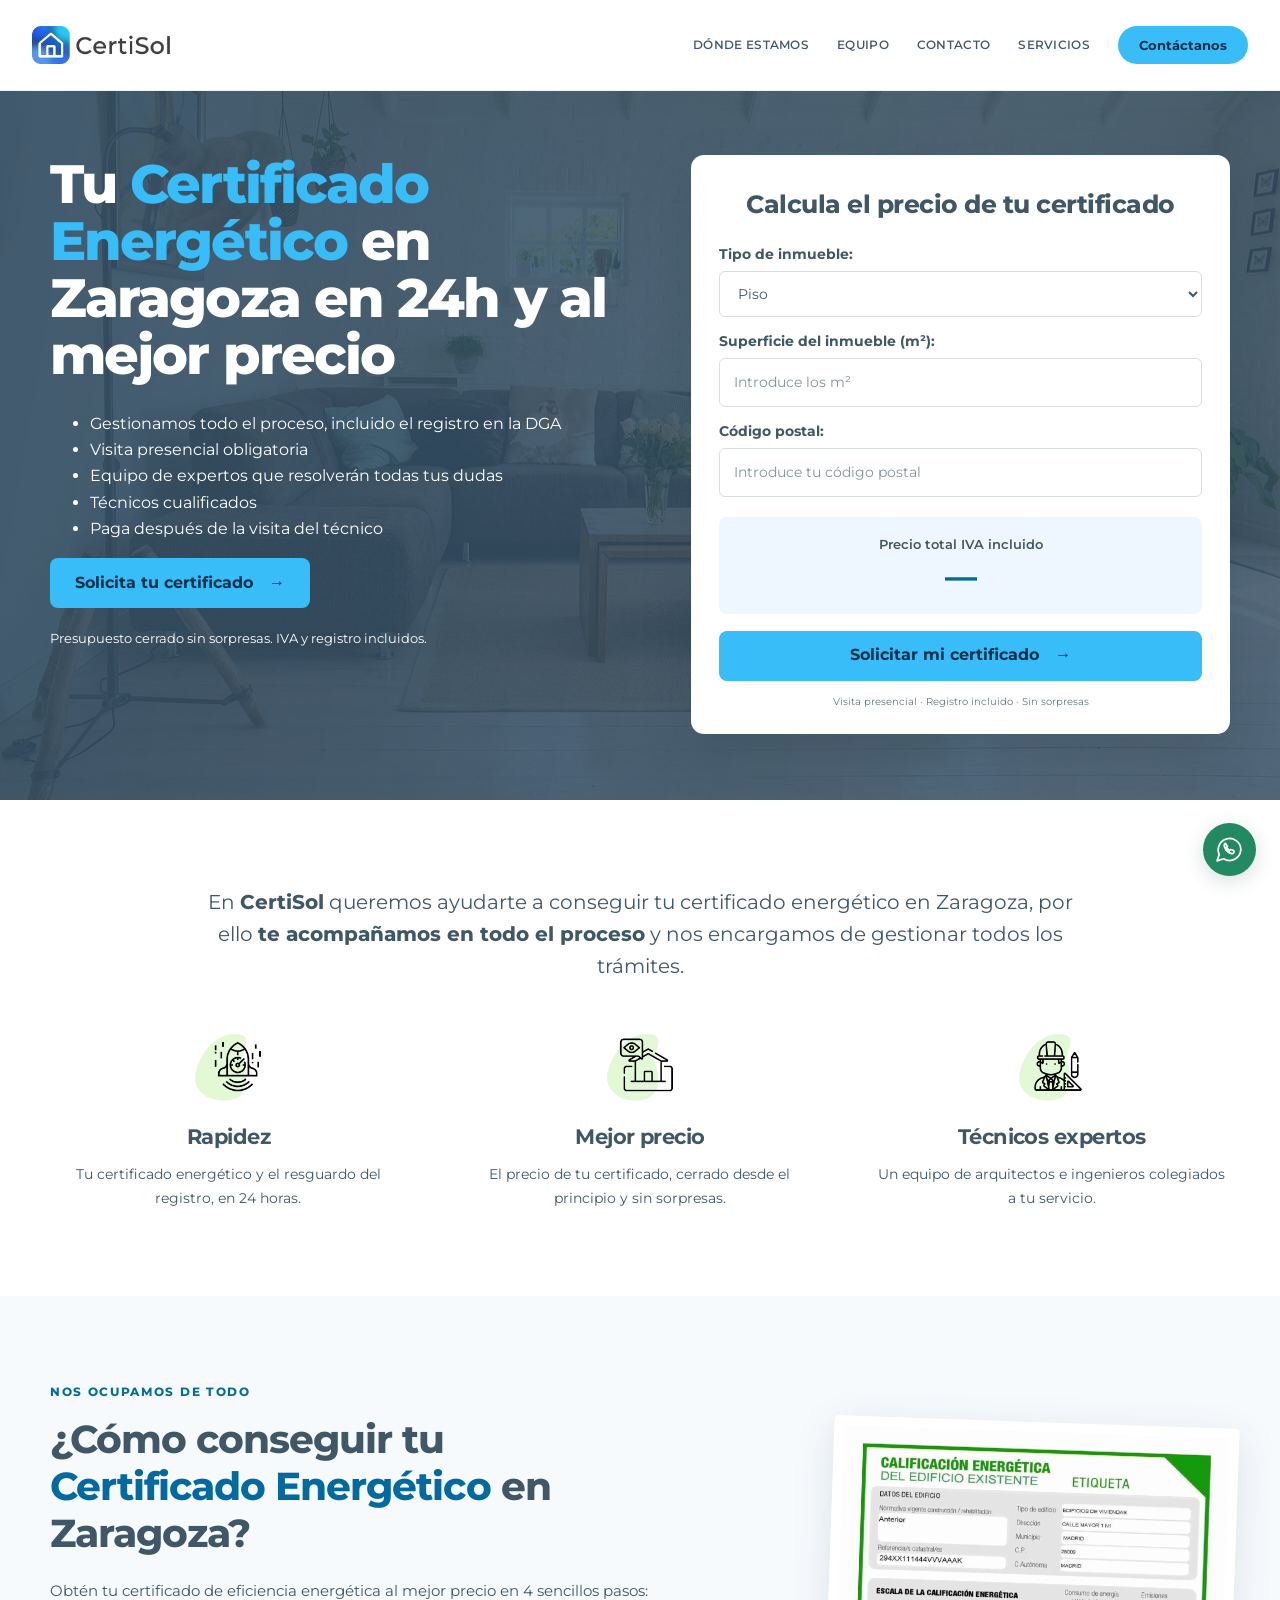
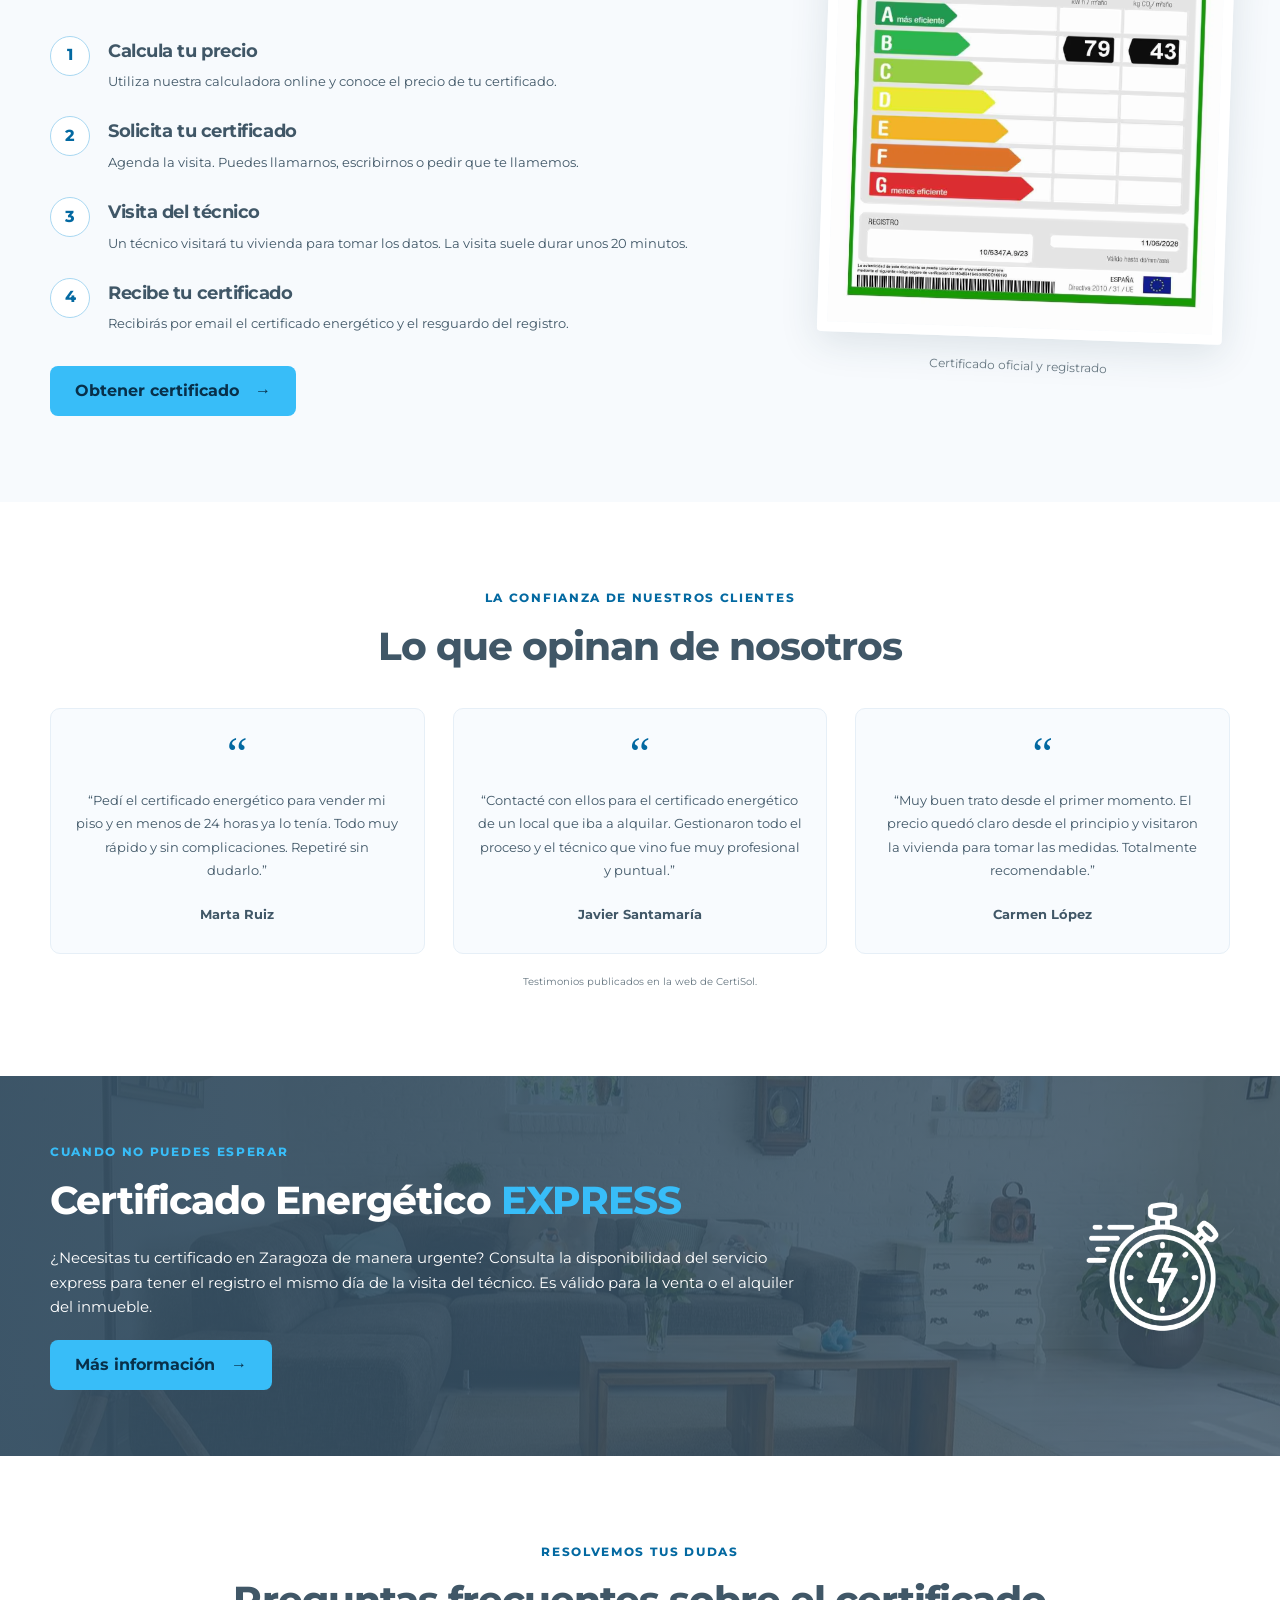
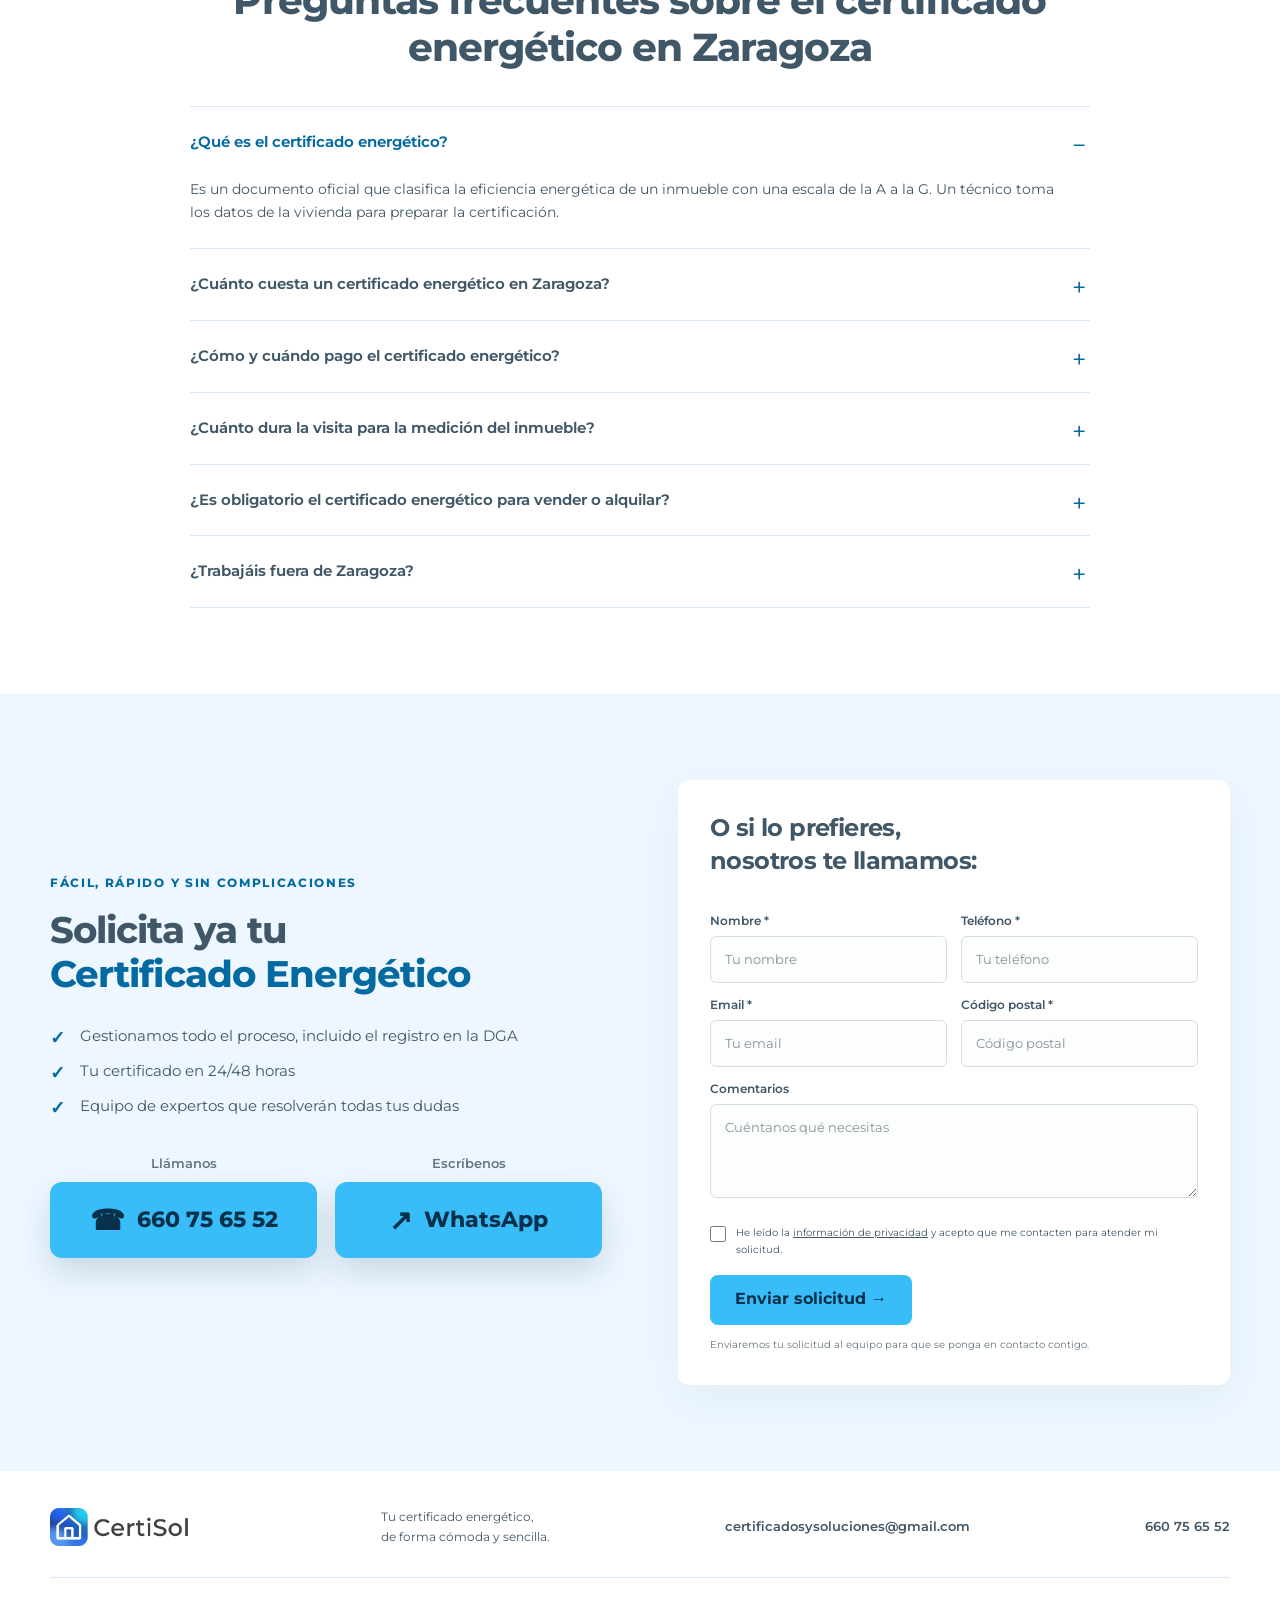
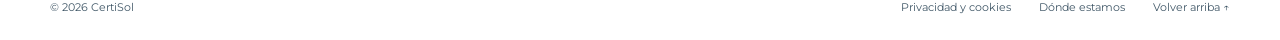
==== certificado-energetico-zaragoza/index.html @ 4eba385b "Instalar etiqueta de Google Ads y actualizar privacidad" ====
<!doctype html>
<html lang="es">
<head>
  <meta charset="utf-8">
  <meta name="viewport" content="width=device-width, initial-scale=1">
  <title>Tu Certificado energético en Zaragoza desde 35€ y en 24h - CertiSol</title>
  <meta name="description" content="Certificado energético en Zaragoza en 24 horas y al mejor precio. Visita presencial, registro en la DGA incluido y técnicos colegiados. Solicita tu presupuesto.">
  <meta name="robots" content="index,follow">
  <link rel="canonical" href="https://certi-sol.com/certificado-energetico-zaragoza/">
  <meta property="og:type" content="website">
  <meta property="og:locale" content="es_ES">
  <meta property="og:title" content="Tu Certificado energético en Zaragoza desde 35€ y en 24h - CertiSol">
  <meta property="og:description" content="Certificado energético en Zaragoza en 24 horas y al mejor precio. Visita presencial, registro en la DGA incluido y técnicos colegiados.">
  <meta property="og:url" content="https://certi-sol.com/certificado-energetico-zaragoza/">
  <meta name="theme-color" content="#0369a1">
  <link rel="icon" href="../favicon.ico" sizes="any">
  <link rel="icon" type="image/png" sizes="96x96" href="../assets/favicon-96.png">
  <link rel="icon" type="image/svg+xml" href="../assets/favicon.svg?v=certisolblue">
  <link rel="apple-touch-icon" href="../apple-touch-icon.png">
  <link rel="preload" href="../assets/montserrat.woff2" as="font" type="font/woff2" crossorigin>
  <link rel="stylesheet" href="../styles.css?v=certisolblue5">
  <script src="../config.js?v=certisol3" defer></script>
  <script src="../tarifas.js?v=16f187bb4720" defer></script>
  <script src="../app.js?v=certisolblue6" defer></script>
  <script type="application/ld+json">
  {"@context":"https://schema.org","@graph":[
    {"@type":"BreadcrumbList","itemListElement":[
      {"@type":"ListItem","position":1,"name":"Inicio","item":"https://certi-sol.com/"},
      {"@type":"ListItem","position":2,"name":"Dónde estamos","item":"https://certi-sol.com/donde-estamos.html"},
      {"@type":"ListItem","position":3,"name":"Certificado energético en Zaragoza","item":"https://certi-sol.com/certificado-energetico-zaragoza/"}
    ]},
    {"@type":"Service","serviceType":"Certificado de eficiencia energética","areaServed":{"@type":"City","name":"Zaragoza"},"provider":{"@type":"LocalBusiness","name":"CertiSol","email":"certificadosysoluciones@gmail.com","telephone":"+34660756552"},"url":"https://certi-sol.com/certificado-energetico-zaragoza/"}
  ]}
  </script>
  <!-- Google tag (gtag.js) -->
  <script async src="https://www.googletagmanager.com/gtag/js?id=AW-18492467371"></script>
  <script>
    window.dataLayer = window.dataLayer || [];
    function gtag(){dataLayer.push(arguments);}
    gtag('js', new Date());
    gtag('config', 'AW-18492467371');
  </script>
</head>
<body>
  <a class="skip-link" href="#contenido">Ir al contenido</a>
  <header class="site-header">
    <div class="header-inner">
      <a class="brand" href="../" aria-label="CertiSol, inicio"><img src="../assets/logo.webp?v=certisolblue" alt="CertiSol" width="174" height="42"></a>
      <button class="menu-toggle" aria-expanded="false" aria-controls="main-nav" aria-label="Abrir menú"><span></span><span></span><span></span></button>
      <nav id="main-nav" aria-label="Navegación principal">
        <a href="../donde-estamos.html">Dónde estamos</a><a href="../index.html#equipo">Equipo</a><a href="../index.html#contacto">Contacto</a><a href="../index.html#servicios">Servicios</a>
        <a class="button button-small" href="#contacto">Contáctanos</a>
      </nav>
    </div>
  </header>
  <main id="contenido">
    <section class="hero">
      <div class="container hero-grid">
        <div class="hero-copy">
          <h1>Tu <span>Certificado Energético</span> en Zaragoza en 24h y al mejor precio</h1>
          <ul class="hero-list">
            <li>Gestionamos todo el proceso, incluido el registro en la DGA</li>
            <li>Visita presencial obligatoria</li>
            <li>Equipo de expertos que resolverán todas tus dudas</li>
            <li>Técnicos cualificados</li>
            <li>Paga después de la visita del técnico</li>
          </ul>
          <a class="button" href="#contacto">Solicita tu certificado <span aria-hidden="true">→</span></a>
          <p class="hero-note">Presupuesto cerrado sin sorpresas. IVA y registro incluidos.</p>
        </div>
        <div class="calculator" id="calculadora">
          <h2>Calcula el precio de tu certificado</h2>
          <form id="price-form">
            <label for="property-type">Tipo de inmueble:</label>
            <select id="property-type" name="tipo"><option value="piso">Piso</option><option value="chalet">Chalet</option><option value="local">Local</option><option value="oficina">Oficina</option><option value="edificio">Edificio completo</option></select>
            <label for="area">Superficie del inmueble (m²):</label>
            <input id="area" name="metros" type="number" inputmode="decimal" min="1" step="any" placeholder="Introduce los m²" aria-describedby="price-error">
            <label for="postal-code">Código postal:</label>
            <input id="postal-code" name="cp" type="text" inputmode="numeric" maxlength="5" pattern="[0-9]{5}" placeholder="Introduce tu código postal" aria-describedby="price-error">
            <p id="price-error" class="field-error" role="status"></p>
            <div class="price-output" aria-live="polite" aria-atomic="true"><span>Precio total IVA incluido</span><strong id="price">—</strong></div>
            <a href="#contacto" id="price-cta" class="button button-full">Solicitar mi certificado <span aria-hidden="true">→</span></a>
            <p class="calculator-foot">Visita presencial · Registro incluido · Sin sorpresas</p>
          </form>
          <noscript><p>Activa JavaScript para calcular tu precio o <a href="tel:+34660756552">llámanos</a>.</p></noscript>
        </div>
      </div>
    </section>

    <section class="section benefits-section"><div class="container"><p class="section-intro">En <strong>CertiSol</strong> queremos ayudarte a conseguir tu certificado energético en Zaragoza, por ello <strong>te acompañamos en todo el proceso</strong> y nos encargamos de gestionar todos los trámites.</p><div class="benefits"><article><img src="../assets/rapidez.webp" alt="" loading="lazy" width="80" height="80"><h3>Rapidez</h3><p>Tu certificado energético y el resguardo del registro, en 24 horas.</p></article><article><img src="../assets/precio.webp" alt="" loading="lazy" width="80" height="80"><h3>Mejor precio</h3><p>El precio de tu certificado, cerrado desde el principio y sin sorpresas.</p></article><article><img src="../assets/tecnicos.webp" alt="" loading="lazy" width="80" height="80"><h3>Técnicos expertos</h3><p>Un equipo de arquitectos e ingenieros colegiados a tu servicio.</p></article></div></div></section>

    <section class="section steps-section">
      <div class="container steps-grid">
        <div><p class="eyebrow">Nos ocupamos de todo</p><h2>¿Cómo conseguir tu<br><span>Certificado Energético</span> en Zaragoza?</h2><p>Obtén tu certificado de eficiencia energética al mejor precio en 4 sencillos pasos:</p>
          <ol class="steps"><li><div><h3>Calcula tu precio</h3><p>Utiliza nuestra calculadora online y conoce el precio de tu certificado.</p></div></li><li><div><h3>Solicita tu certificado</h3><p>Agenda la visita. Puedes llamarnos, escribirnos o pedir que te llamemos.</p></div></li><li><div><h3>Visita del técnico</h3><p>Un técnico visitará tu vivienda para tomar los datos. La visita suele durar unos 20 minutos.</p></div></li><li><div><h3>Recibe tu certificado</h3><p>Recibirás por email el certificado energético y el resguardo del registro.</p></div></li></ol>
          <a class="button" href="#contacto">Obtener certificado <span aria-hidden="true">→</span></a>
        </div>
        <figure class="certificate-figure"><img src="../assets/certificado.webp" alt="Ejemplo de etiqueta de certificación energética, con escala de eficiencia de A a G" loading="lazy" width="1192" height="1536"><figcaption>Certificado oficial y registrado</figcaption></figure>
      </div>
    </section>

    <section class="section testimonials"><div class="container"><p class="eyebrow">La confianza de nuestros clientes</p><h2>Lo que opinan de nosotros</h2><div class="reviews"><figure><div class="stars" aria-hidden="true">“</div><blockquote>“Pedí el certificado energético para vender mi piso y en menos de 24 horas ya lo tenía. Todo muy rápido y sin complicaciones. Repetiré sin dudarlo.”</blockquote><figcaption>Marta Ruiz</figcaption></figure><figure><div class="stars" aria-hidden="true">“</div><blockquote>“Contacté con ellos para el certificado energético de un local que iba a alquilar. Gestionaron todo el proceso y el técnico que vino fue muy profesional y puntual.”</blockquote><figcaption>Javier Santamaría</figcaption></figure><figure><div class="stars" aria-hidden="true">“</div><blockquote>“Muy buen trato desde el primer momento. El precio quedó claro desde el principio y visitaron la vivienda para tomar las medidas. Totalmente recomendable.”</blockquote><figcaption>Carmen López</figcaption></figure></div><p class="source-note">Testimonios publicados en la web de CertiSol.</p></div></section>

    <section class="express-section"><div class="container express-inner"><div><p class="eyebrow">Cuando no puedes esperar</p><h2>Certificado Energético <span>EXPRESS</span></h2><p>¿Necesitas tu certificado en Zaragoza de manera urgente? Consulta la disponibilidad del servicio express para tener el registro el mismo día de la visita del técnico. Es válido para la venta o el alquiler del inmueble.</p><a class="button" href="#contacto" data-service="Certificado energético EXPRESS en Zaragoza">Más información <span aria-hidden="true">→</span></a></div><img src="../assets/express.webp" alt="" loading="lazy" width="200" height="200"></div></section>

    <section class="section faq-section"><div class="container narrow"><p class="eyebrow">Resolvemos tus dudas</p><h2>Preguntas frecuentes sobre el certificado energético en Zaragoza</h2><div class="faq"><details open><summary>¿Qué es el certificado energético?</summary><p>Es un documento oficial que clasifica la eficiencia energética de un inmueble con una escala de la A a la G. Un técnico toma los datos de la vivienda para preparar la certificación.</p></details><details><summary>¿Cuánto cuesta un certificado energético en Zaragoza?</summary><p>El precio depende de la superficie, la ubicación y el tipo de inmueble. Utiliza la <a href="../index.html#calculadora">calculadora de la portada</a> para ver el precio con IVA incluido, o solicítanos un presupuesto a medida.</p></details><details><summary>¿Cómo y cuándo pago el certificado energético?</summary><p>Podrás abonar el importe una vez que el técnico haya realizado la visita. Consulta con nuestro equipo las opciones de pago disponibles.</p></details><details><summary>¿Cuánto dura la visita para la medición del inmueble?</summary><p>La visita suele durar unos 20 minutos. El tiempo puede variar según el tamaño, el tipo de inmueble y el número de ventanas.</p></details><details><summary>¿Es obligatorio el certificado energético para vender o alquilar?</summary><p>Sí. Conforme al Real Decreto 390/2021, el certificado energético es obligatorio para vender o alquilar una vivienda, un local o un edificio, salvo las excepciones previstas en la normativa.</p></details><details><summary>¿Trabajáis fuera de Zaragoza?</summary><p>Nuestro equipo en Zaragoza atiende la ciudad y su entorno. <a href="#contacto">Contacta con nosotros</a> para consultar la disponibilidad y el precio en tu zona.</p></details></div></div></section>

    <section id="contacto" class="section contact-section">
      <div class="container two-columns">
        <div class="contact-copy">
          <p class="eyebrow">Fácil, rápido y sin complicaciones</p>
          <h2>Solicita ya tu<br><span>Certificado Energético</span></h2>
          <ul class="check-list"><li>Gestionamos todo el proceso, incluido el registro en la DGA</li><li>Tu certificado en 24/48 horas</li><li>Equipo de expertos que resolverán todas tus dudas</li></ul>
          <div class="contact-methods">
            <div><p>Llámanos<a data-phone href="tel:+34660756552">660 75 65 52</a></p></div>
            <div><p>Escríbenos<a data-whatsapp href="https://wa.me/34660756552" target="_blank" rel="noopener">WhatsApp</a></p></div>
          </div>
        </div>
        <div class="contact-form-card">
          <h3>O si lo prefieres,<br>nosotros te llamamos:</h3>
          <form id="contact-form">
            <div class="form-row"><div><label for="name">Nombre *</label><input id="name" name="nombre" autocomplete="name" required placeholder="Tu nombre" maxlength="120"></div><div><label for="phone">Teléfono *</label><input id="phone" name="telefono" type="tel" autocomplete="tel" required pattern="[+0-9 ()-]{7,20}" placeholder="Tu teléfono" maxlength="20"></div></div>
            <div class="form-row"><div><label for="email">Email *</label><input id="email" name="email" type="email" autocomplete="email" required placeholder="Tu email" maxlength="200"></div><div><label for="contact-postal">Código postal *</label><input id="contact-postal" name="codigo_postal" inputmode="numeric" autocomplete="postal-code" required pattern="[0-9]{5}" maxlength="5" placeholder="Código postal"></div></div>
            <label for="message">Comentarios</label><textarea id="message" name="comentarios" rows="3" maxlength="2000" placeholder="Cuéntanos qué necesitas"></textarea>
            <label class="checkbox-label"><input type="checkbox" name="privacidad" required><span>He leído la <a href="../privacidad.html">información de privacidad</a> y acepto que me contacten para atender mi solicitud.</span></label>
            <button id="contact-submit" type="submit" class="button">Preparar email <span aria-hidden="true">→</span></button>
            <p id="form-help" class="form-help">Se abrirá tu aplicación de correo con la solicitud preparada. Tú decides cuándo enviarla.</p>
            <p id="form-status" class="form-status" role="status" aria-live="polite"></p>
          </form>
        </div>
      </div>
    </section>
  </main>
  <footer class="site-footer"><div class="container footer-main"><a class="brand" href="../"><img src="../assets/logo.webp?v=certisolblue" alt="CertiSol, inicio" width="174" height="42" loading="lazy"></a><p>Tu certificado energético,<br>de forma cómoda y sencilla.</p><a data-email href="mailto:certificadosysoluciones@gmail.com">certificadosysoluciones@gmail.com</a><a data-phone href="tel:+34660756552">660 75 65 52</a></div><div class="container footer-bottom"><span>© <span id="year">2026</span> CertiSol</span><a href="../privacidad.html">Privacidad y cookies</a><a href="../donde-estamos.html">Dónde estamos</a><a href="#contenido">Volver arriba ↑</a></div></footer>
  <a class="whatsapp-float" data-whatsapp href="https://wa.me/34660756552" target="_blank" rel="noopener" aria-label="Contactar por WhatsApp"><svg viewBox="0 0 32 32" aria-hidden="true"><path d="M27 15.5A11 11 0 0 1 10.3 25L4 27l2-6.2A11 11 0 1 1 27 15.5Z"/><path d="M12 10c-3 2 1 9 6 10 2 .4 3-2 2-3l-3-1-1 1-3-3 1-1-2-3Z"/></svg></a>
</body>
</html>
---- styles.css ----
@font-face{font-family:Montserrat;src:url('assets/montserrat.woff2') format('woff2');font-style:normal;font-weight:100 900;font-display:swap}
:root{--ink:#405767;--mint:#38bdf8;--mint-dark:#0369a1;--paper:#fff;--muted:#667680;--pale:#eef7ff;--line:#d9e8f6;--radius:12px;--shadow:0 14px 45px #254b5a10}
*{box-sizing:border-box}html{scroll-behavior:smooth;scroll-padding-top:105px}body{margin:0;font-family:Montserrat,Arial,sans-serif;color:var(--ink);background:var(--paper);font-size:16px;line-height:1.65}img{max-width:100%;height:auto;display:block}a{color:inherit;text-decoration:none}button,input,select,textarea{font:inherit}button,a,input,select,textarea{-webkit-tap-highlight-color:transparent}button,a{touch-action:manipulation}button{cursor:pointer}a:hover{color:var(--mint-dark)}:focus-visible{outline:3px solid #0284c7;outline-offset:5px}p{margin:0 0 20px}h1,h2,h3{line-height:1.2;margin:0 0 22px;letter-spacing:-.025em}h2{font-size:clamp(28px,3.1vw,39px);font-weight:750}h3{font-size:21px;font-weight:700}h2 span{color:var(--mint-dark)}strong{font-weight:750}.container{width:min(1180px,calc(100% - 64px));margin-inline:auto}.section{padding:86px 0}.two-columns{display:grid;grid-template-columns:1fr 1fr;gap:76px;align-items:center}.eyebrow{color:var(--mint-dark);font-size:12px;font-weight:750;letter-spacing:.14em;text-transform:uppercase;margin-bottom:15px}.button{display:inline-flex;align-items:center;justify-content:center;gap:16px;border:0;border-radius:8px;background:var(--mint);color:#08304a;padding:14px 25px;font-weight:700;line-height:1.3;min-height:50px;transition:background .2s,transform .2s}.button:hover{background:#5cc9ff;color:#062a40;transform:translateY(-2px)}.button svg{width:22px;height:22px;fill:none;stroke:currentColor;stroke-width:1.8;stroke-linecap:round;stroke-linejoin:round}.button-small{min-height:38px;padding:10px 21px;font-size:13px;border-radius:24px}.button-dark{background:var(--ink);color:white}.button-dark:hover{background:#304653;color:white}.button-full{width:100%}.text-link{color:var(--mint-dark);font-weight:700;font-size:14px}.text-link:hover{text-decoration:underline;text-underline-offset:4px}.skip-link{position:fixed;top:-100px;left:20px;padding:12px 20px;background:white;z-index:100}.skip-link:focus{top:10px}.site-header{background:#fff;position:sticky;top:0;z-index:20;border-bottom:1px solid #eef3f9}.header-inner{height:90px;max-width:1380px;margin:auto;padding:0 32px;display:flex;align-items:center;justify-content:space-between;gap:40px}.brand{flex-shrink:0}.brand img{width:156px;height:auto}.site-header nav{display:flex;align-items:center;gap:28px}.site-header nav>a:not(.button){font-size:12px;font-weight:550;text-transform:uppercase;letter-spacing:.025em;white-space:nowrap}.menu-toggle{display:none;border:0;background:none;padding:10px;width:46px;height:44px}.menu-toggle span{display:block;height:2px;background:var(--ink);margin:5px 0}
.hero{background:linear-gradient(100deg,#344f65e6,#344f65ce),url('assets/salon.webp') center 55%/cover;color:white;padding:64px 0 66px}.hero-grid{display:grid;grid-template-columns:1.07fr 1fr;align-items:start;gap:65px}.hero h1{font-size:clamp(38px,4.25vw,56px);font-weight:800;line-height:1.05;letter-spacing:-.035em;margin-bottom:27px}.hero h1 span{color:var(--mint)}.hero-lead{font-size:20px;line-height:1.5;margin-bottom:25px}.hero-copy>.button{margin-bottom:20px}.hero-note{font-size:13px;line-height:1.55;margin-bottom:14px;max-width:540px}.calculator{background:#fff;color:var(--ink);border-radius:13px;padding:33px 28px 24px;box-shadow:0 20px 50px #152e392b}.calculator h2{text-align:center;font-size:25px;line-height:1.3;margin:0 0 22px;letter-spacing:-.02em}.calculator label{display:block;font-size:14px;font-weight:700;margin:13px 0 5px}input,select,textarea{width:100%;border:1px solid #d8dede;background:white;color:var(--ink);border-radius:6px;padding:12px 14px;min-height:46px;font-size:14px;transition:border-color .2s}input::placeholder,textarea::placeholder{color:#87939a}input:focus,select:focus,textarea:focus{border-color:var(--mint-dark);outline:2px solid #38bdf850;outline-offset:1px}select{cursor:pointer}textarea{resize:vertical;min-height:94px}.field-error{font-size:12px;color:#ae3535;margin:8px 0 0;min-height:0}.field-error:empty{display:none}.price-output{display:flex;flex-direction:column;align-items:center;justify-content:center;gap:3px;background:var(--pale);border-radius:8px;padding:17px 12px;margin:20px 0 17px;min-height:93px}.price-output span{font-size:13px;font-weight:600}.price-output strong{font-size:32px;line-height:1.2;color:var(--mint-dark)}.price-output strong.consult{font-size:22px}.calculator-foot{font-size:10px;text-align:center;margin:13px 0 0;color:var(--muted)}
.contact-section{background:var(--pale)}.contact-copy h2{font-size:37px}.check-list{list-style:none;padding:0;margin:28px 0}.check-list li{position:relative;padding-left:30px;margin:10px 0;font-size:15px}.check-list li:before{content:'✓';color:var(--mint-dark);position:absolute;left:0;font-size:18px;font-weight:750}.contact-methods{display:flex;flex-wrap:wrap;gap:18px;margin:34px 0}.contact-methods>div{flex:1 1 240px}.round-icon{border:1px solid #8fcdf3;width:40px;height:40px;display:grid;place-items:center;border-radius:50%;font-size:22px}.contact-methods p{display:flex;flex-direction:column;align-items:stretch;gap:8px;margin:0;font-size:13px;font-weight:600;color:var(--muted);text-align:center}.contact-methods a{display:inline-flex;align-items:center;justify-content:center;gap:12px;width:100%;background:var(--mint);color:#08304a;padding:20px 28px;border-radius:12px;font-size:22px;font-weight:750;min-height:76px;box-shadow:0 14px 32px #0b3a5a29;transition:background .2s,transform .2s}.contact-methods a:before{font-size:28px;line-height:1;content:'☎'}.contact-methods a[data-whatsapp]:before{content:'↗'}.contact-methods a:hover{background:#5cc9ff;color:#062a40;transform:translateY(-2px)}.contact-form-card{background:white;border-radius:var(--radius);padding:32px;box-shadow:var(--shadow)}.contact-form-card h3{font-size:24px;line-height:1.35}.form-row{display:grid;grid-template-columns:1fr 1fr;gap:14px}.contact-form-card label{display:block;font-size:12px;font-weight:600;margin:12px 0 5px}.contact-form-card input,.contact-form-card textarea{background:#fcfdfd;font-size:13px}.contact-form-card .checkbox-label{display:flex;align-items:flex-start;gap:10px;font-size:10px;line-height:1.7;font-weight:400;margin:17px 0}.checkbox-label input{width:16px;height:16px;min-height:16px;flex-shrink:0;accent-color:var(--mint-dark);margin:2px 0 0}.checkbox-label a{text-decoration:underline}.form-help{font-size:10px;line-height:1.65;color:var(--muted);margin:12px 0 0}.form-status{font-size:12px;margin:12px 0 0}.form-status:empty{display:none}.form-status.error{color:#ae3535}button:disabled{opacity:.6;cursor:wait}.about-section p{font-size:15px}.office-details{margin-top:30px;padding-left:23px;border-left:3px solid var(--mint);scroll-margin-top:120px}.office-details h3{font-size:18px;margin-bottom:10px}.office-details p{margin:0 0 16px;font-size:13px}.office-details a:not(.text-link){font-weight:650}.about-image{position:relative;padding-bottom:32px}.about-image>img{height:500px;width:100%;object-fit:cover;border-radius:12px}.experience-badge{background:var(--ink);color:white;display:flex;align-items:center;gap:23px;position:absolute;bottom:0;left:-25px;padding:23px 28px;border-radius:9px;box-shadow:var(--shadow)}.experience-badge strong{font-size:48px;line-height:1;color:var(--mint)}.experience-badge span{font-size:13px;line-height:1.6}.steps-section{background:#f7fafd}.steps-grid{display:grid;grid-template-columns:1.25fr .75fr;gap:100px;align-items:center}.steps-grid>div>p:not(.eyebrow){font-size:15px}.steps{list-style:none;counter-reset:step;padding:0;margin:32px 0}.steps li{counter-increment:step;display:flex;gap:18px;position:relative;margin-bottom:24px}.steps li:before{content:counter(step);flex-shrink:0;display:grid;place-items:center;width:38px;height:38px;border:1px solid #a9d8f2;border-radius:50%;font-weight:750;color:var(--mint-dark);background:white}.steps h3{font-size:18px;margin:5px 0 8px}.steps p{font-size:13px;line-height:1.7;margin:0}.certificate-figure{margin:0;transform:rotate(2deg)}.certificate-figure img{width:100%;border:10px solid white;border-radius:4px;box-shadow:0 10px 38px #233c4c20}.certificate-figure figcaption{font-size:12px;text-align:center;margin-top:18px;color:var(--muted)}.section-intro{max-width:870px;margin:0 auto 50px;text-align:center;font-size:20px;line-height:1.6}.benefits{display:grid;grid-template-columns:repeat(3,1fr);gap:55px;text-align:center}.benefits img{width:70px;height:70px;object-fit:contain;margin:0 auto 22px}.benefits h3{margin-bottom:14px;font-size:21px}.benefits p{font-size:14px;margin:0}.services-section{background:var(--pale)}.service-grid{display:grid;grid-template-columns:repeat(3,1fr);gap:24px;margin-top:36px}.service-grid article{padding:30px;background:white;border-radius:12px;display:flex;flex-direction:column}.service-number{font-size:13px;color:var(--mint-dark);font-weight:700;margin-bottom:28px}.service-grid h3{font-size:22px}.service-grid p{font-size:13px}.service-grid .text-link{margin-top:auto}.testimonials{text-align:center}.reviews{display:grid;grid-template-columns:repeat(3,1fr);gap:28px;margin-top:38px}.reviews figure{margin:0;background:#f8fbfe;border:1px solid #e6eff7;border-radius:10px;padding:27px 24px;display:flex;flex-direction:column}.stars{color:var(--mint-dark);font-family:Georgia,serif;font-size:46px;line-height:.8}.reviews blockquote{font-size:13px;line-height:1.8;margin:16px 0 22px}.reviews figcaption{font-weight:700;font-size:13px;margin-top:auto}.source-note{font-size:10px;color:var(--muted);margin:20px 0 0}.express-section{padding:66px 0;color:white;background:linear-gradient(95deg,#354f63f2,#354f63c9),url('assets/salon.webp') center/cover}.express-inner{display:flex;align-items:center;justify-content:space-between;gap:80px}.express-inner>div{max-width:800px}.express-section .eyebrow,.express-section h2 span{color:var(--mint)}.express-section p:not(.eyebrow){font-size:15px;max-width:750px}.express-inner>img{width:155px;height:155px;object-fit:contain}.narrow{max-width:900px}.faq-section h2,.faq-section>.container>.eyebrow{text-align:center}.faq{margin-top:36px;border-top:1px solid var(--line)}.faq details{border-bottom:1px solid var(--line)}.faq summary{cursor:pointer;list-style:none;font-weight:650;padding:23px 35px 23px 0;position:relative;font-size:15px}.faq summary::-webkit-details-marker{display:none}.faq summary:after{content:'+';position:absolute;right:4px;top:18px;font-size:25px;color:var(--mint-dark);font-weight:400}.faq details[open] summary:after{content:'−'}.faq details[open] summary{color:var(--mint-dark)}.faq details p{font-size:14px;margin:0 35px 24px 0}.faq details a{text-decoration:underline}.blog-section{background:#f2f8fd}.blog-intro{max-width:650px;font-size:15px}.blog-grid{display:grid;grid-template-columns:repeat(3,1fr);gap:26px;margin-top:38px}.blog-grid article{background:white;border-radius:10px;overflow:hidden;box-shadow:0 4px 18px #0b3a5a08;transition:transform .2s}.blog-grid article:hover{transform:translateY(-4px)}.blog-grid article>a{display:flex;flex-direction:column;height:100%}.blog-grid article>a:hover{color:var(--ink)}.blog-grid img{width:100%;height:190px;object-fit:cover}.blog-grid article>a>div{padding:23px;display:flex;flex-direction:column;flex:1}.blog-tag{font-size:9px;text-transform:uppercase;font-weight:700;letter-spacing:.09em;color:var(--mint-dark);margin-bottom:12px}.blog-grid h3{font-size:18px;line-height:1.4;margin-bottom:24px}.blog-grid .text-link{margin-top:auto;font-size:12px}.blog-bottom{text-align:center;margin-top:38px}.blog-bottom p{font-size:11px;margin:14px 0 0;color:var(--muted)}.site-footer{background:white;padding:36px 0 0}.footer-main{display:flex;align-items:center;justify-content:space-between;gap:30px;padding-bottom:30px}.footer-main p{font-size:12px;margin:0}.footer-main>a:not(.brand){font-size:13px;font-weight:600}.footer-bottom{display:flex;gap:28px;align-items:center;border-top:1px solid var(--line);padding-top:20px;padding-bottom:24px;font-size:11px}.footer-bottom>span{margin-right:auto}.whatsapp-float{position:fixed;right:24px;bottom:24px;z-index:15;display:grid;place-items:center;width:53px;height:53px;border-radius:50%;background:#238961;color:white;box-shadow:0 5px 20px #163e422a;transition:transform .2s}.whatsapp-float:hover{color:white;transform:scale(1.07)}.whatsapp-float svg{width:33px;height:33px;fill:none;stroke:currentColor;stroke-width:1.7;stroke-linejoin:round}.legal-content{max-width:800px}.legal-content h1{font-size:40px}.legal-content h2{font-size:23px;margin-top:36px}.legal-content p,.legal-content li{font-size:14px}.legal-content a:not(.button){color:var(--mint-dark);text-decoration:underline}.legal-content ul{padding-left:20px}
@media(min-width:1500px){.hero{padding:78px 0}.hero-grid{gap:80px}}
@media(max-width:1100px){.site-header nav{gap:18px}.header-inner{padding:0 25px;gap:24px}.hero-grid{gap:32px}.hero h1{font-size:46px}.hero-lead{font-size:18px}.calculator{padding:28px 23px}.calculator h2{font-size:23px}.two-columns{gap:40px}.contact-copy h2{font-size:32px}.contact-methods{gap:20px}.contact-methods a{font-size:15px}.steps-grid{gap:65px}.footer-main{flex-wrap:wrap}.service-grid article{padding:24px}.service-grid h3{font-size:20px}}
@media(max-width:850px){.container{width:calc(100% - 44px)}.section{padding:65px 0}.header-inner{height:76px;padding:0 22px}.brand img{width:145px}.menu-toggle{display:block}.site-header nav{display:none;position:absolute;left:0;right:0;top:76px;padding:20px 25px 27px;flex-direction:column;align-items:stretch;background:white;box-shadow:0 15px 20px #17343f15;gap:0}.site-header nav.is-open{display:flex}.site-header nav>a:not(.button){padding:13px 0}.site-header nav .button{margin-top:10px}.hero{padding:45px 0}.hero-grid{gap:27px}.hero h1{font-size:36px}.hero-lead{font-size:16px}.hero-note{font-size:11px}.calculator{padding:25px 19px}.calculator h2{font-size:20px}.calculator label{font-size:12px}.calculator-foot{font-size:9px}.contact-methods{flex-direction:column;gap:14px}.contact-form-card{padding:24px}.contact-copy h2{font-size:30px}.two-columns{gap:30px}.about-image>img{height:450px}.experience-badge{left:-15px;padding:18px;gap:15px}.experience-badge strong{font-size:38px}.experience-badge span{font-size:11px}.steps-grid{gap:40px;grid-template-columns:1.15fr .85fr}.steps-grid h2{font-size:29px}.benefits{gap:25px}.service-grid{gap:16px}.service-grid article{padding:20px}.service-grid h3{font-size:18px}.reviews{gap:15px}.reviews figure{padding:24px 18px}.express-inner{gap:35px}.express-inner>img{width:110px;height:110px}.blog-grid{gap:18px}.blog-grid img{height:150px}.blog-grid article>a>div{padding:18px}.blog-grid h3{font-size:16px}.footer-main{gap:25px}.footer-main>*{flex-basis:42%}}
@media(max-width:640px){html{scroll-padding-top:90px}.container{width:calc(100% - 36px)}.section{padding:52px 0}.hero-grid,.two-columns,.steps-grid{grid-template-columns:1fr;gap:35px}.hero{padding:35px 0 38px}.hero h1{font-size:39px;max-width:470px;margin-bottom:23px}.hero-lead{font-size:17px}.hero-note{font-size:12px}.hero-copy>.button{margin-bottom:19px}.calculator{padding:27px 22px 22px}.calculator h2{font-size:23px}.calculator label{font-size:13px}.calculator-foot{font-size:10px}.contact-copy h2{font-size:32px}.contact-methods{flex-direction:row;gap:27px}.contact-methods a{font-size:17px}.round-icon{width:34px;height:34px;font-size:19px}.contact-methods>div{gap:9px}.contact-form-card{padding:25px 20px}.form-row{gap:12px}.contact-form-card h3{font-size:23px}.contact-form-card .checkbox-label{font-size:11px}.form-help{font-size:11px}.about-image{margin-left:14px}.about-image>img{height:330px}.experience-badge{left:-14px}.steps-grid{gap:40px}.certificate-figure{max-width:300px;margin:0 auto;transform:rotate(1deg)}.section-intro{font-size:17px;margin-bottom:36px}.benefits{grid-template-columns:1fr;gap:35px}.benefits article{max-width:310px;margin:auto}.benefits img{width:60px;height:60px;margin-bottom:15px}.benefits h3{margin-bottom:10px}.service-grid{grid-template-columns:1fr;gap:17px;margin-top:25px}.service-grid article{padding:26px}.service-number{margin-bottom:14px}.service-grid h3{font-size:22px;margin-bottom:15px}.reviews{grid-template-columns:1fr;gap:16px}.reviews figure{padding:25px}.reviews blockquote{font-size:14px}.express-section{padding:48px 0}.express-inner>img{display:none}.express-inner h2{font-size:30px}.faq summary{font-size:14px;padding-block:20px}.faq details p{font-size:13px}.blog-grid{grid-template-columns:1fr;gap:23px}.blog-grid img{height:210px}.blog-grid article>a>div{padding:22px}.blog-grid h3{font-size:19px}.blog-grid .text-link{font-size:13px}.footer-main{gap:23px}.footer-main>.brand{flex-basis:100%}.footer-main p{flex-basis:100%}.footer-main>a:not(.brand){flex-basis:100%}.footer-bottom{flex-wrap:wrap;gap:16px;padding-right:55px;font-size:10px}.footer-bottom>span{flex-basis:100%}.whatsapp-float{right:15px;bottom:15px;width:49px;height:49px}.eyebrow{font-size:10px}.legal-content h1{font-size:33px}}
@media(prefers-reduced-motion:reduce){html{scroll-behavior:auto}*,*:before,*:after{transition:none!important;animation:none!important}}
.page-intro{text-align:center}.page-intro h1{font-size:clamp(32px,4.2vw,50px);font-weight:800;letter-spacing:-.03em}.page-intro h1 span{color:var(--mint-dark)}.page-intro .section-intro{margin-bottom:0}.cities-section{padding-top:0}.cities{display:grid;grid-template-columns:minmax(0,420px);justify-content:center;gap:24px}.city-card{position:relative;min-height:300px;border-radius:12px;overflow:hidden;display:flex;flex-direction:column;justify-content:flex-end;padding:26px;color:#fff;box-shadow:var(--shadow);background:linear-gradient(160deg,#0369a1,#38bdf8);transition:transform .2s}.city-card:hover{color:#fff;transform:translateY(-4px)}.city-card h2{color:#fff;font-size:24px;margin:0 0 8px}.city-card p{font-size:14px;line-height:1.5;margin:0;opacity:.92}.city-card--pilar{min-height:380px;background:linear-gradient(180deg,rgba(3,41,64,.12),rgba(3,41,64,.8)),url('assets/pilar.webp') center/cover no-repeat}.photo-credit{text-align:center;font-size:11px;color:var(--muted);margin:18px 0 0}@media(max-width:640px){.city-card{min-height:220px}.city-card--pilar{min-height:300px}}
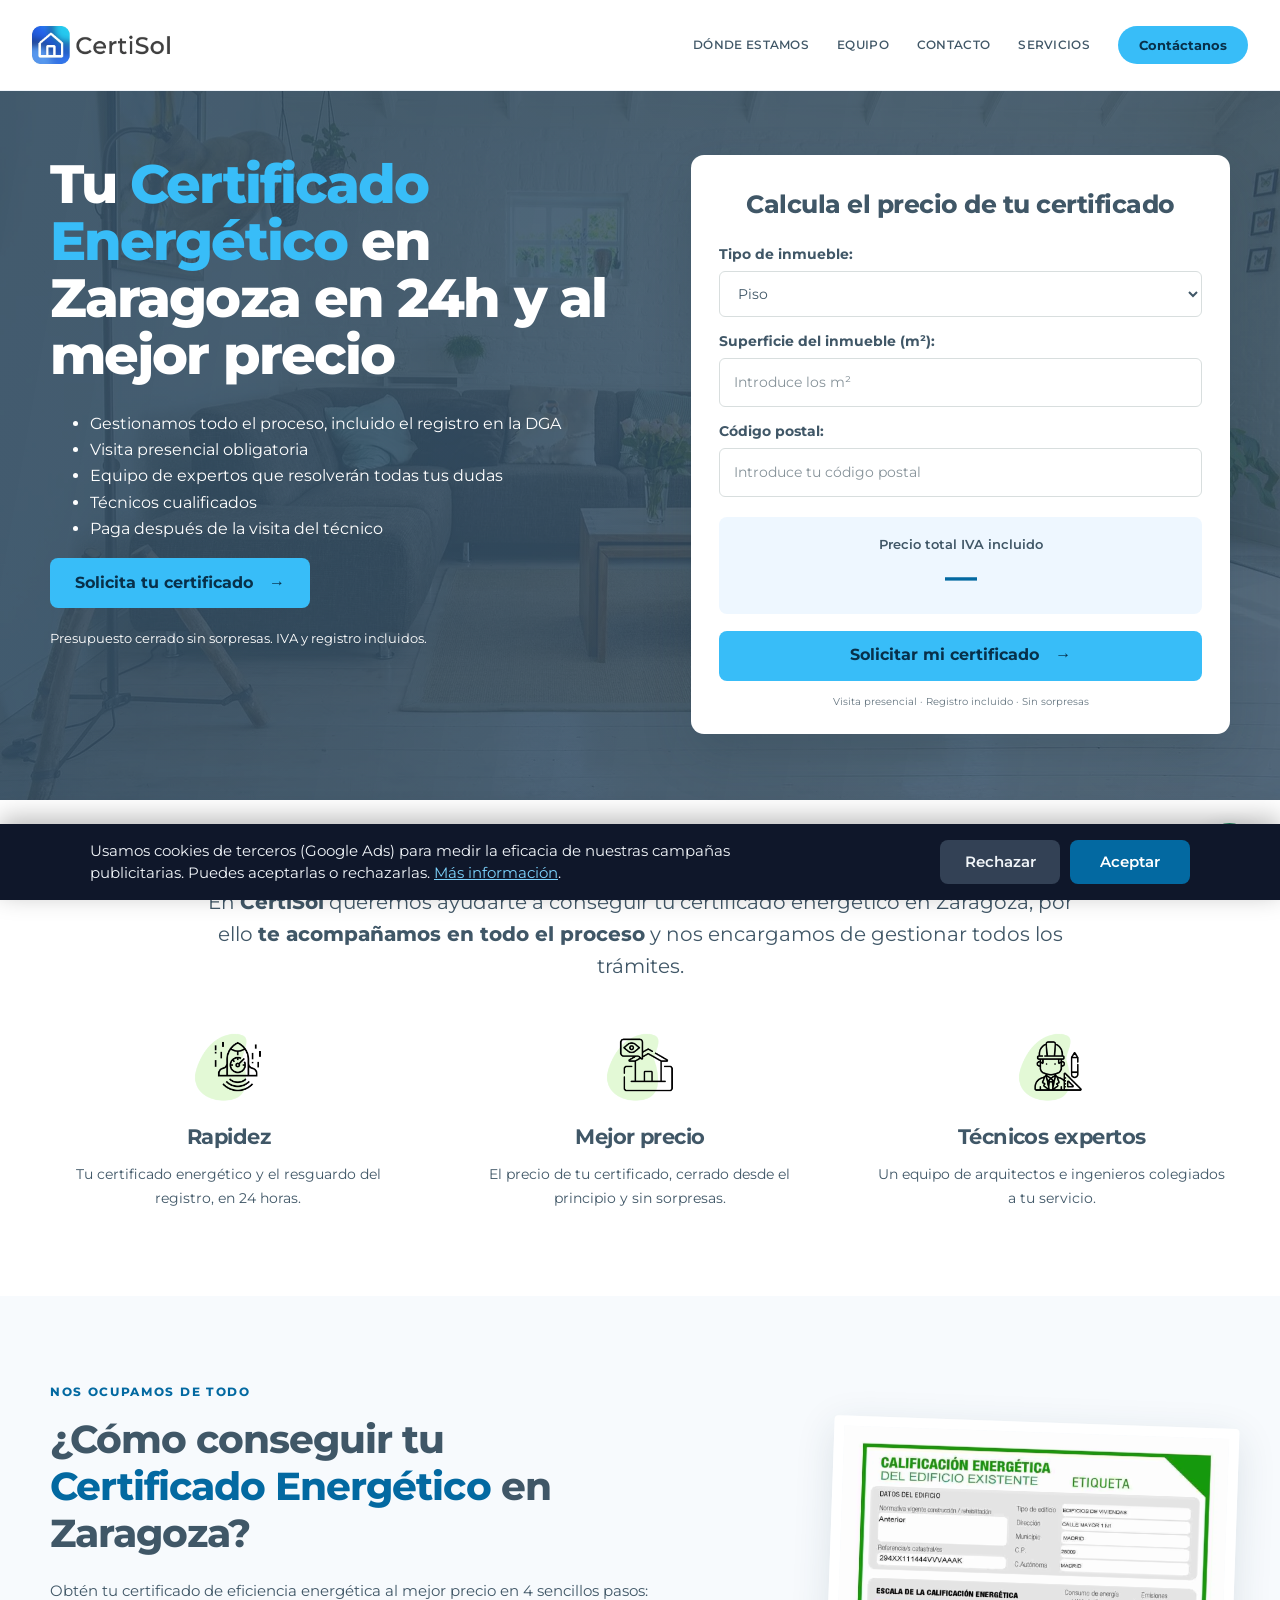
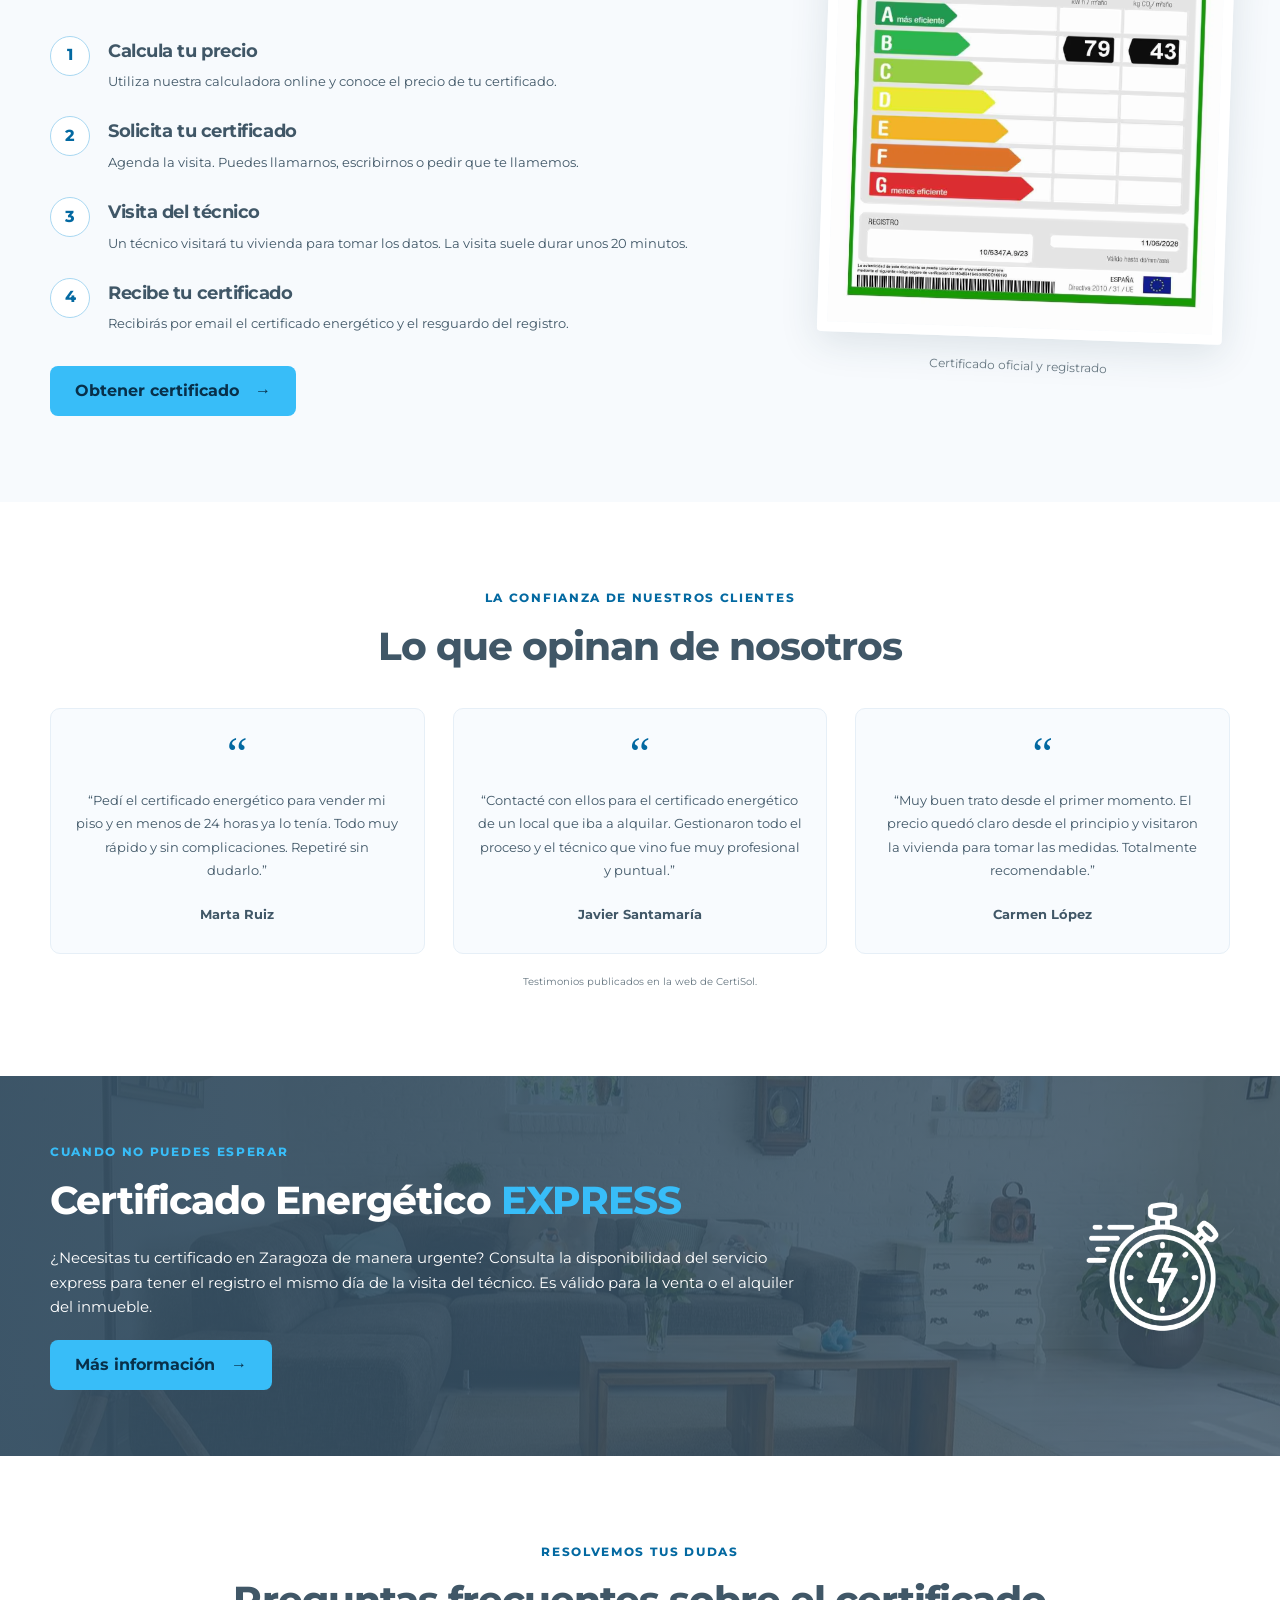
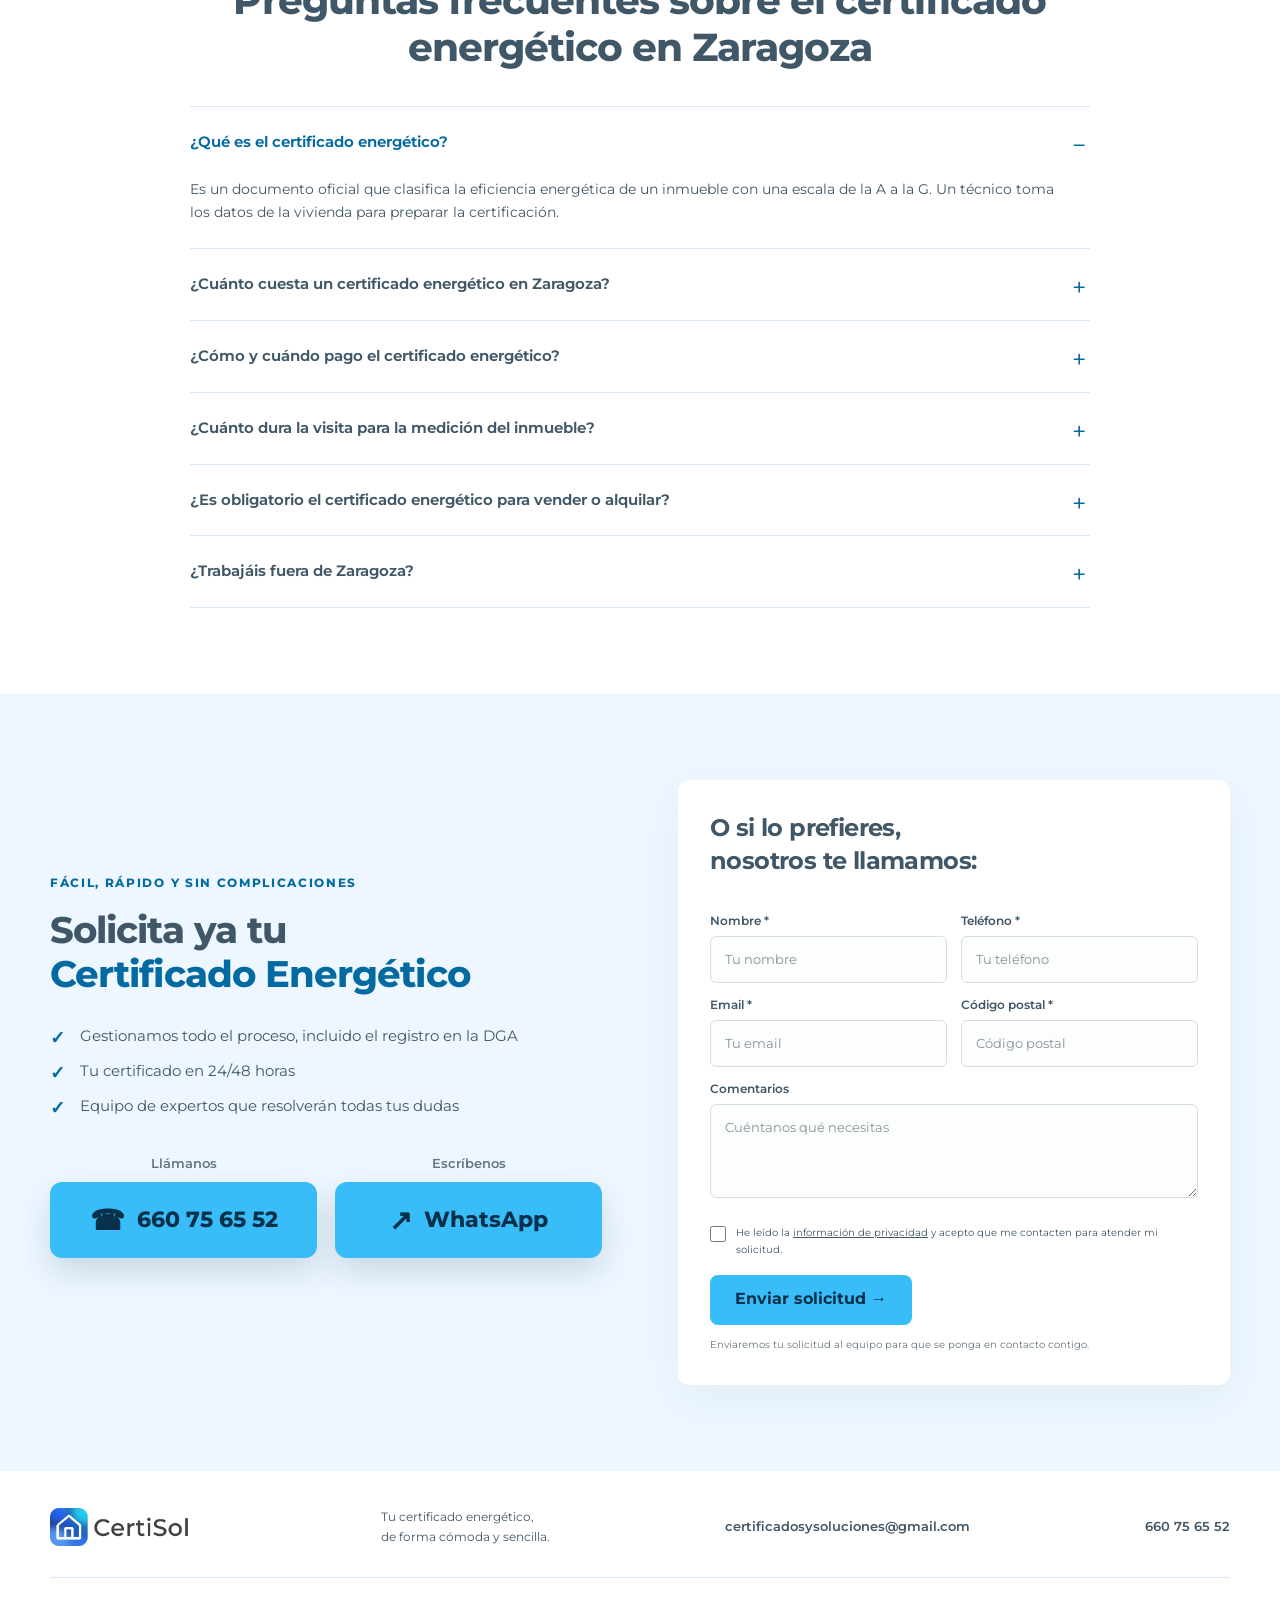
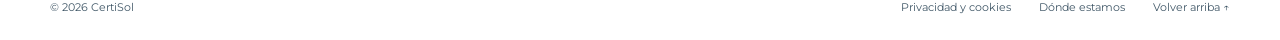
==== commit 6f7d18e1: "Anadir banner de cookies con Consent Mode v2 y politica de cookies" ====
--- a/certificado-energetico-zaragoza/index.html
+++ b/certificado-energetico-zaragoza/index.html
@@ -19,9 +19,9 @@
   <link rel="apple-touch-icon" href="../apple-touch-icon.png">
   <link rel="preload" href="../assets/montserrat.woff2" as="font" type="font/woff2" crossorigin>
   <link rel="stylesheet" href="../styles.css?v=certisolblue5">
-  <script src="../config.js?v=certisol3" defer></script>
+  <script src="../config.js?v=certisol4" defer></script>
   <script src="../tarifas.js?v=16f187bb4720" defer></script>
-  <script src="../app.js?v=certisolblue6" defer></script>
+  <script src="../app.js?v=certisolblue7" defer></script>
   <script type="application/ld+json">
   {"@context":"https://schema.org","@graph":[
     {"@type":"BreadcrumbList","itemListElement":[
@@ -32,6 +32,7 @@
     {"@type":"Service","serviceType":"Certificado de eficiencia energética","areaServed":{"@type":"City","name":"Zaragoza"},"provider":{"@type":"LocalBusiness","name":"CertiSol","email":"certificadosysoluciones@gmail.com","telephone":"+34660756552"},"url":"https://certi-sol.com/certificado-energetico-zaragoza/"}
   ]}
   </script>
+  <script src="../consent.js?v=1"></script>
   <!-- Google tag (gtag.js) -->
   <script async src="https://www.googletagmanager.com/gtag/js?id=AW-18492467371"></script>
   <script>
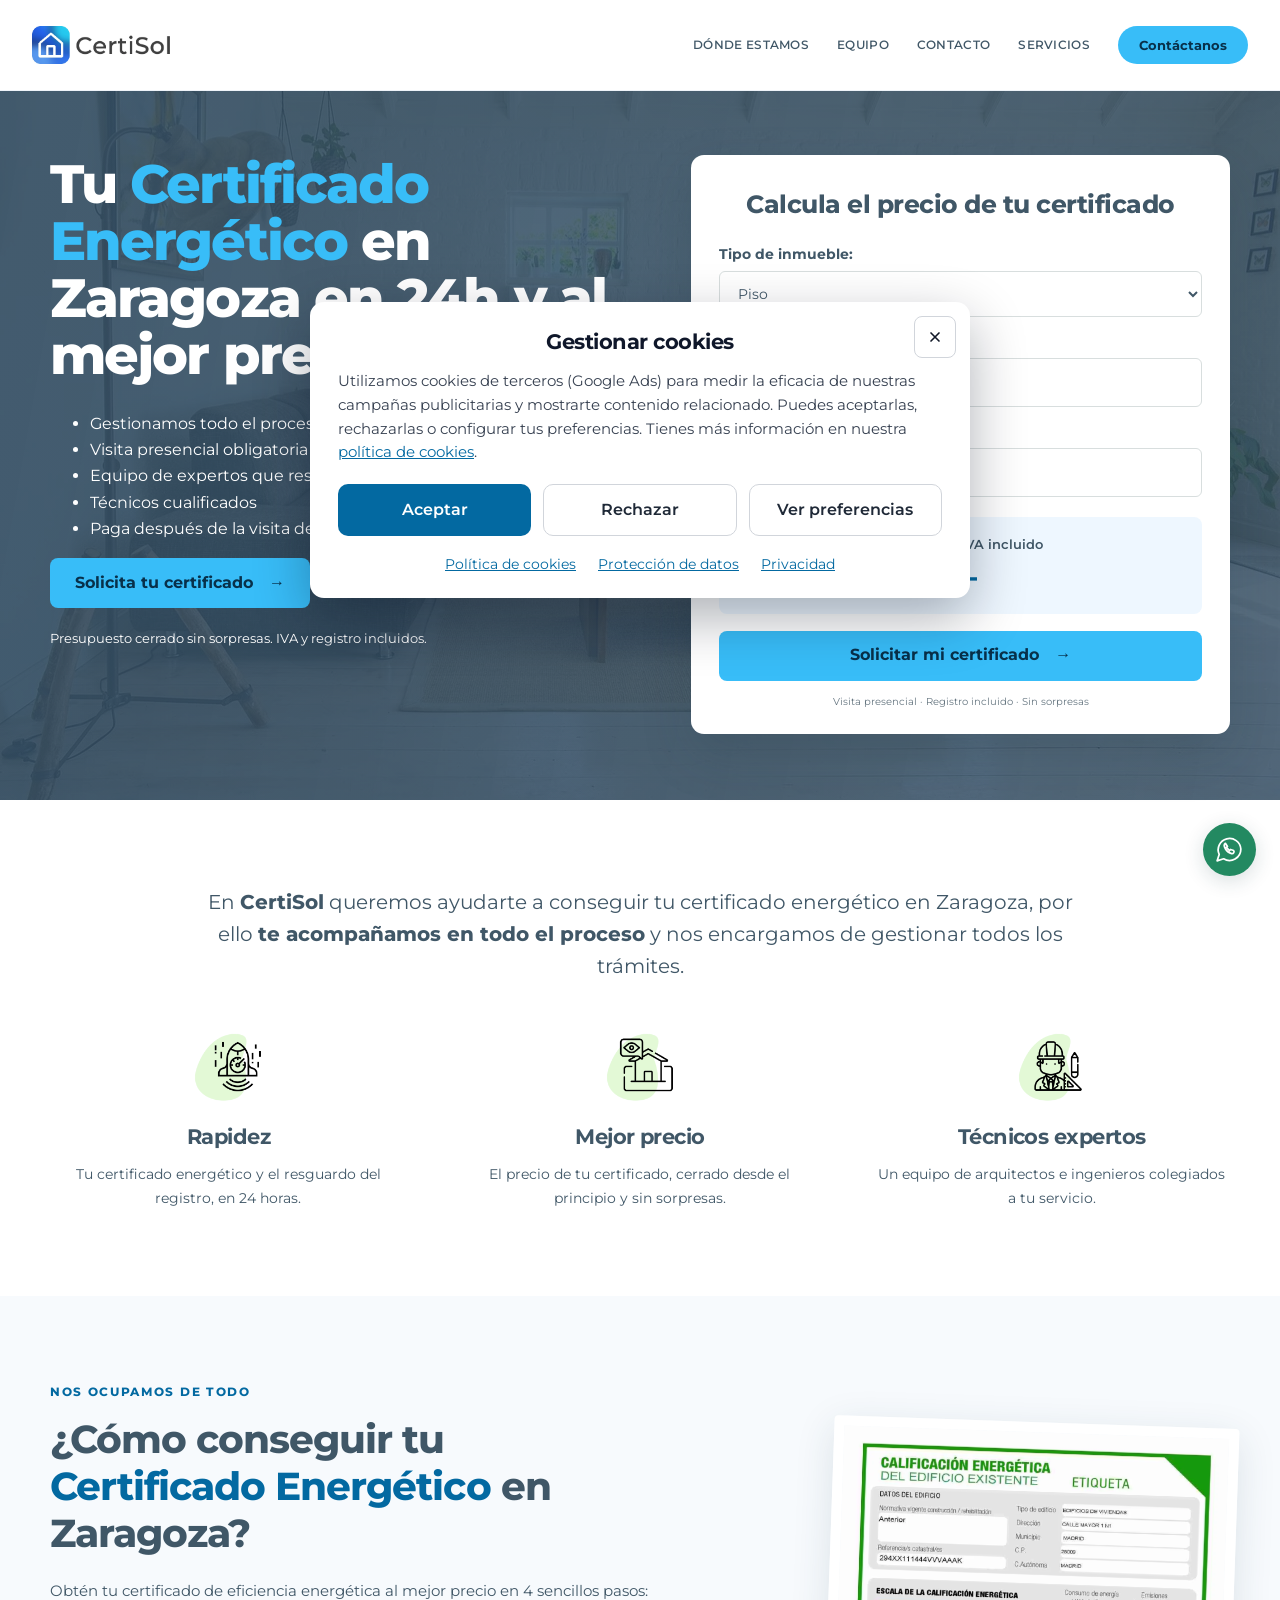
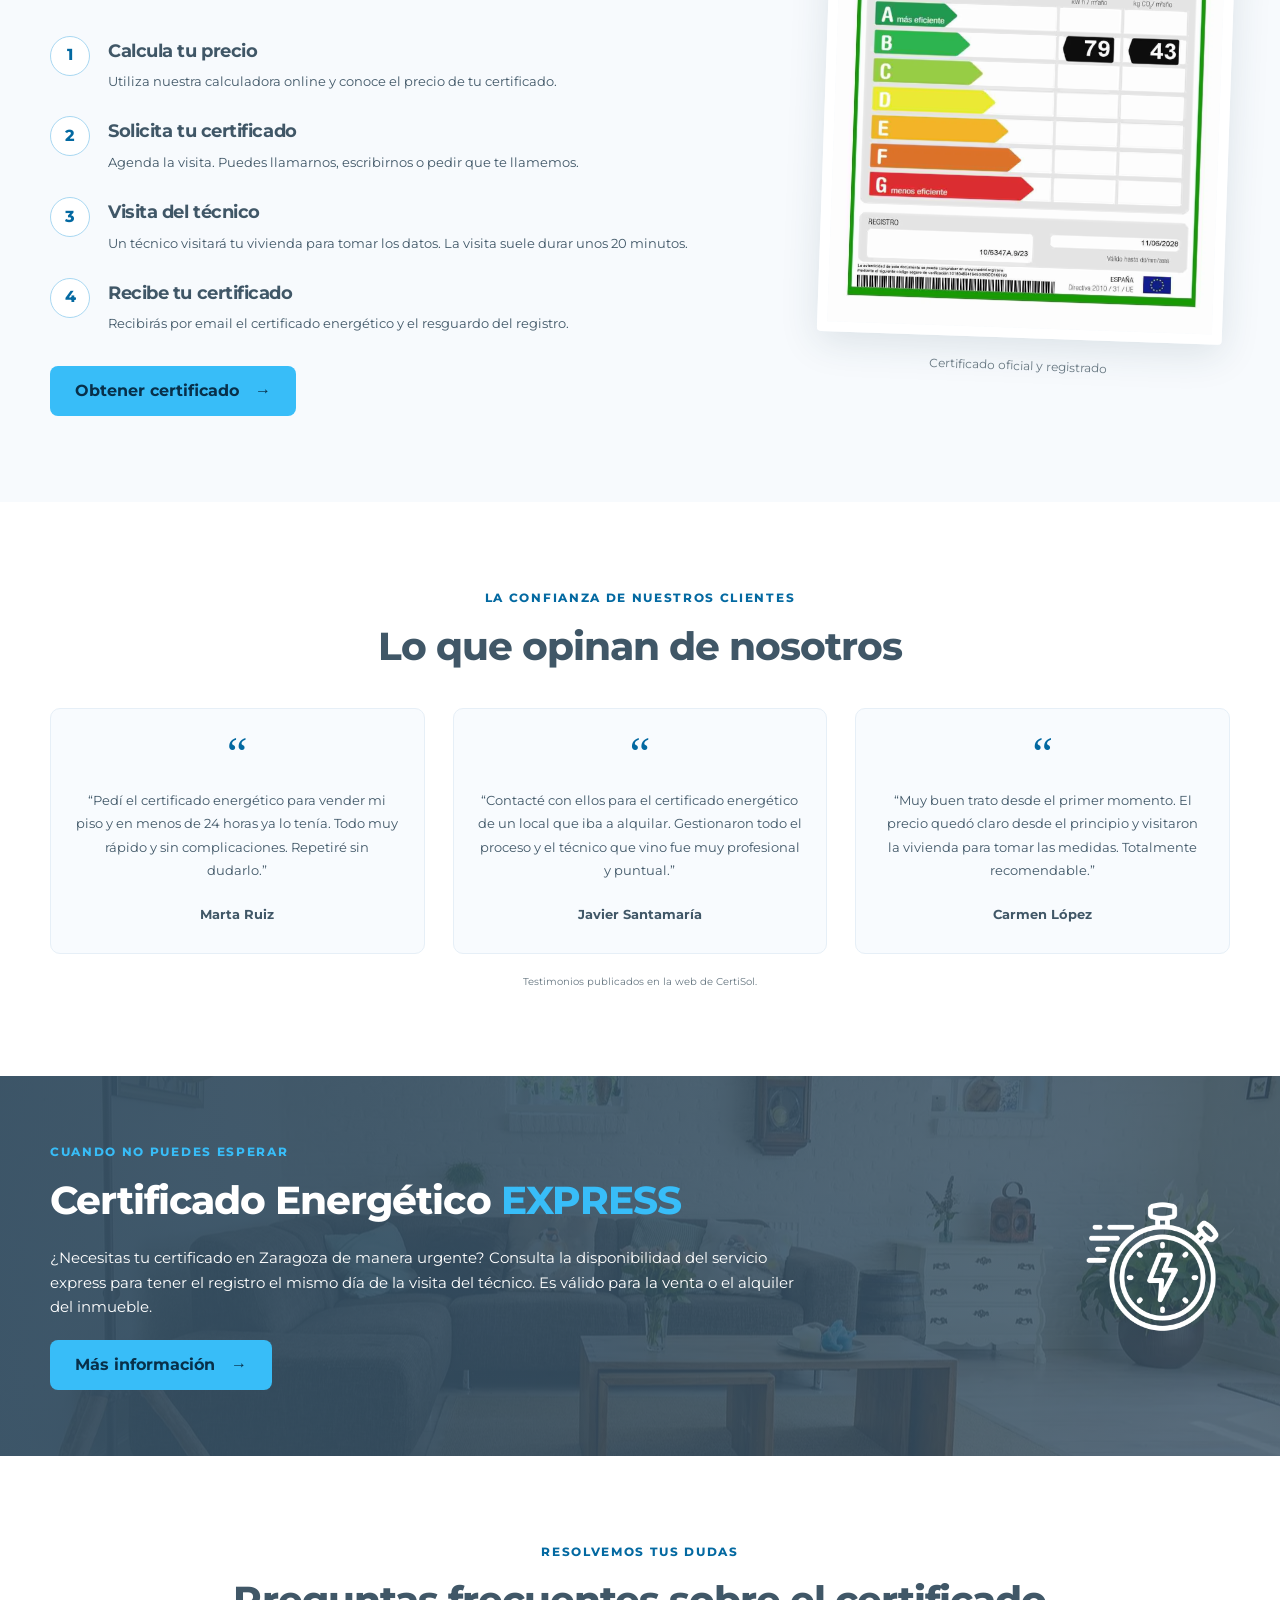
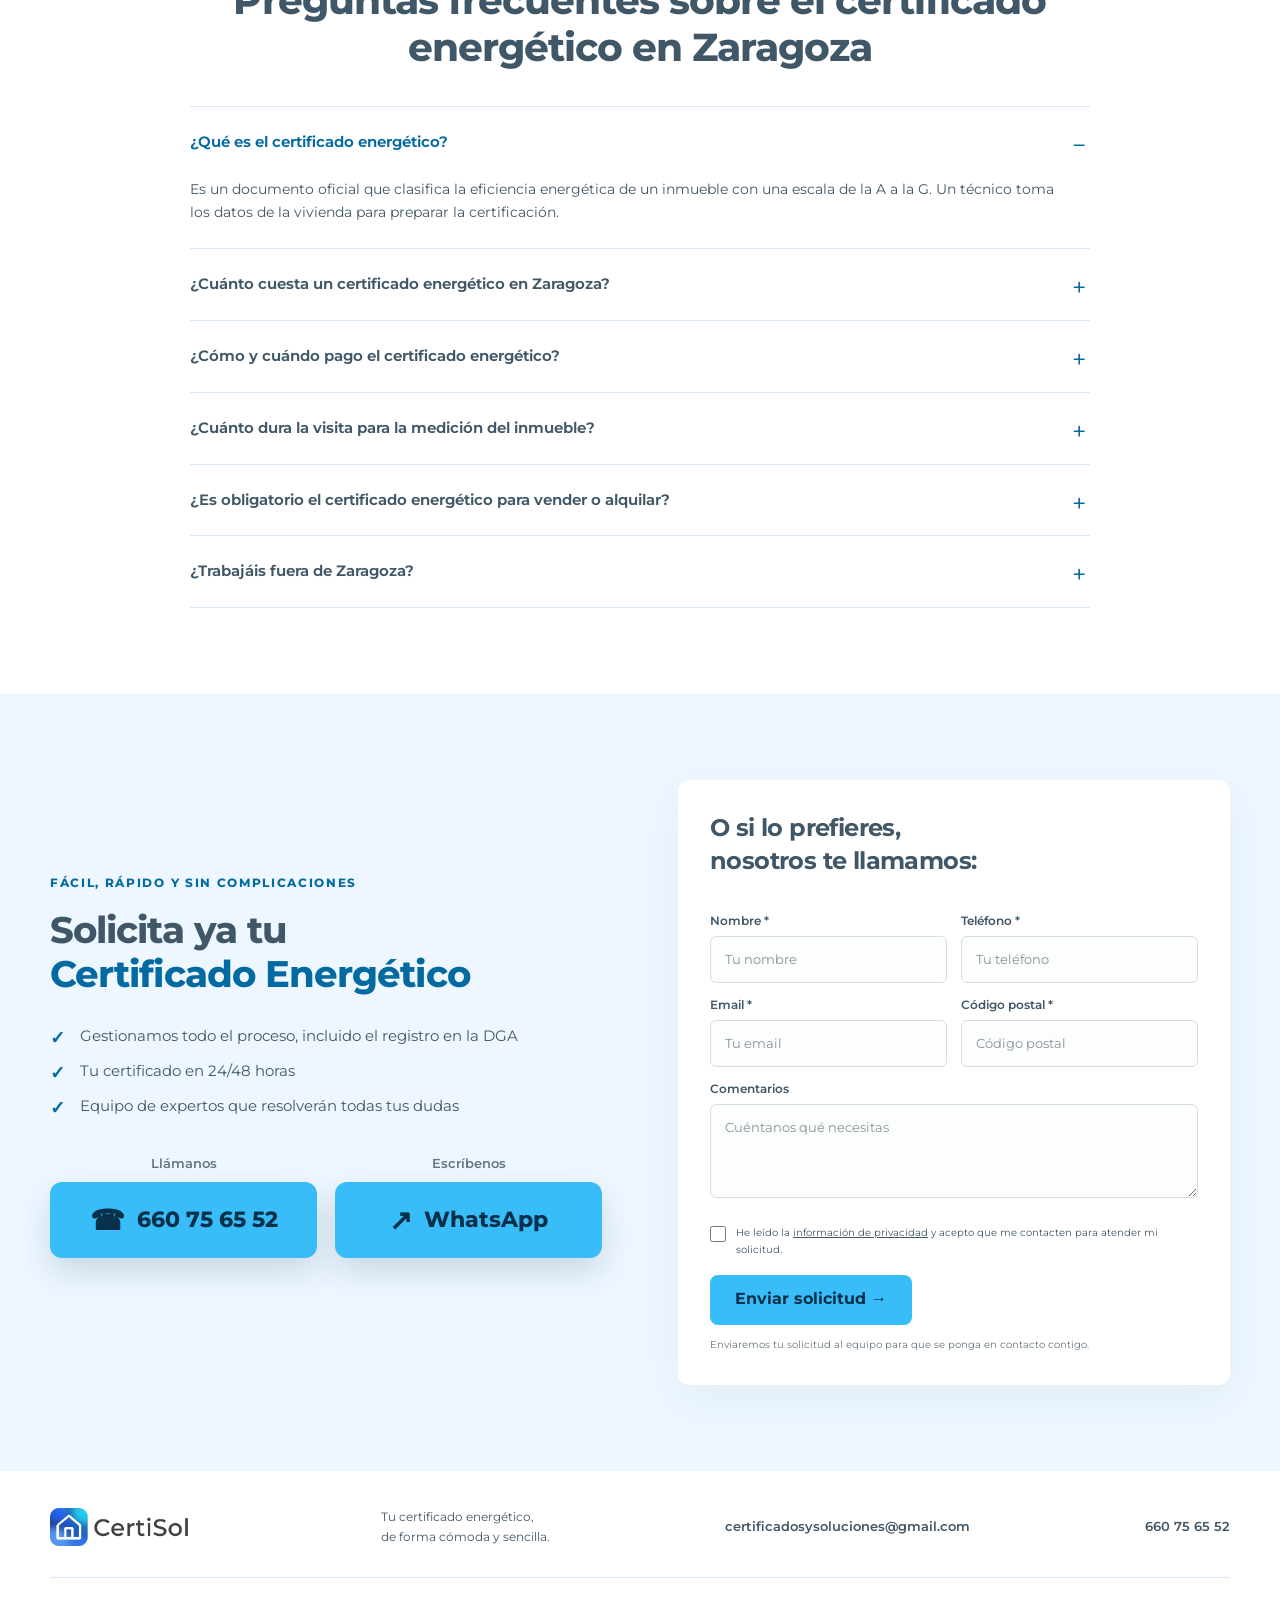
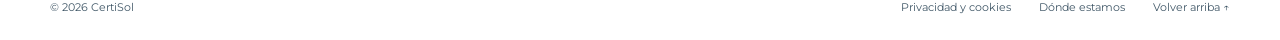
==== commit fe43ccbf: "Rediseñar banner de cookies estilo modal con panel de preferencias" ====
--- a/certificado-energetico-zaragoza/index.html
+++ b/certificado-energetico-zaragoza/index.html
@@ -32,7 +32,7 @@
     {"@type":"Service","serviceType":"Certificado de eficiencia energética","areaServed":{"@type":"City","name":"Zaragoza"},"provider":{"@type":"LocalBusiness","name":"CertiSol","email":"certificadosysoluciones@gmail.com","telephone":"+34660756552"},"url":"https://certi-sol.com/certificado-energetico-zaragoza/"}
   ]}
   </script>
-  <script src="../consent.js?v=1"></script>
+  <script src="../consent.js?v=2"></script>
   <!-- Google tag (gtag.js) -->
   <script async src="https://www.googletagmanager.com/gtag/js?id=AW-18492467371"></script>
   <script>
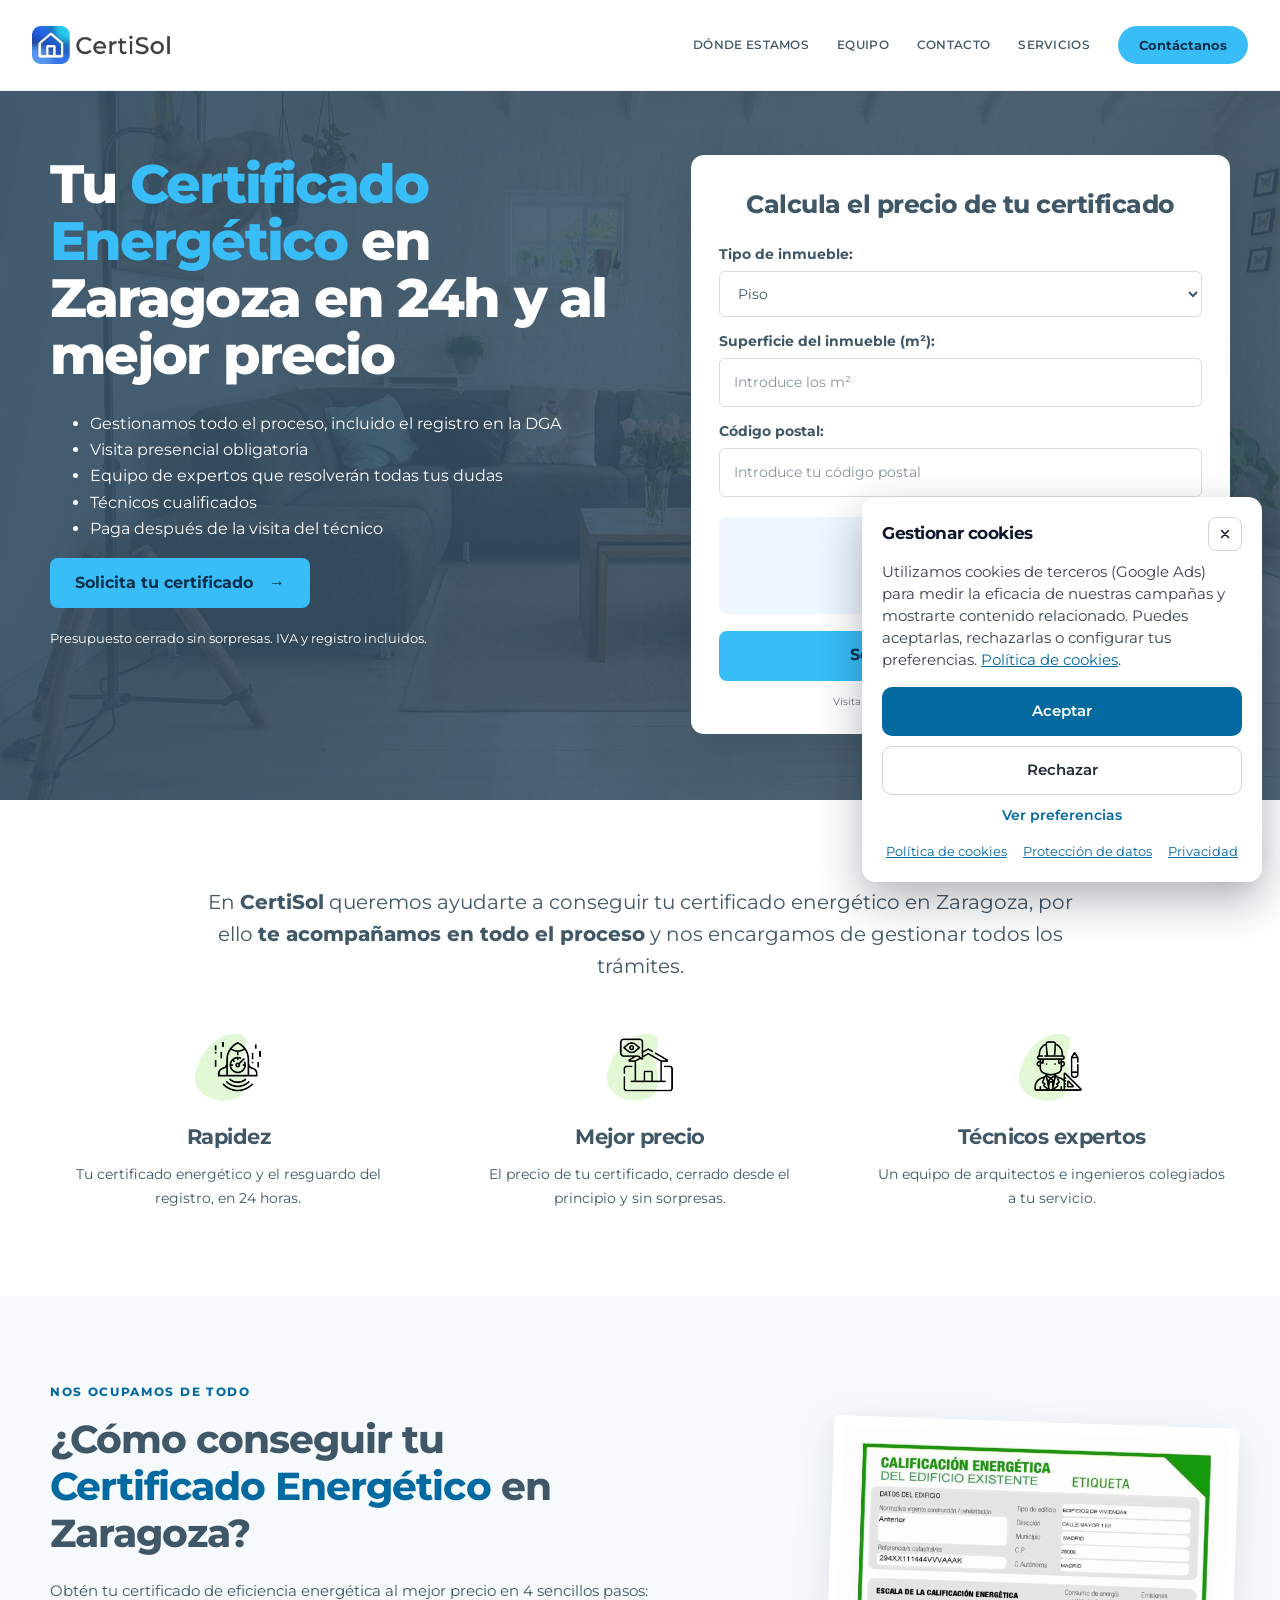
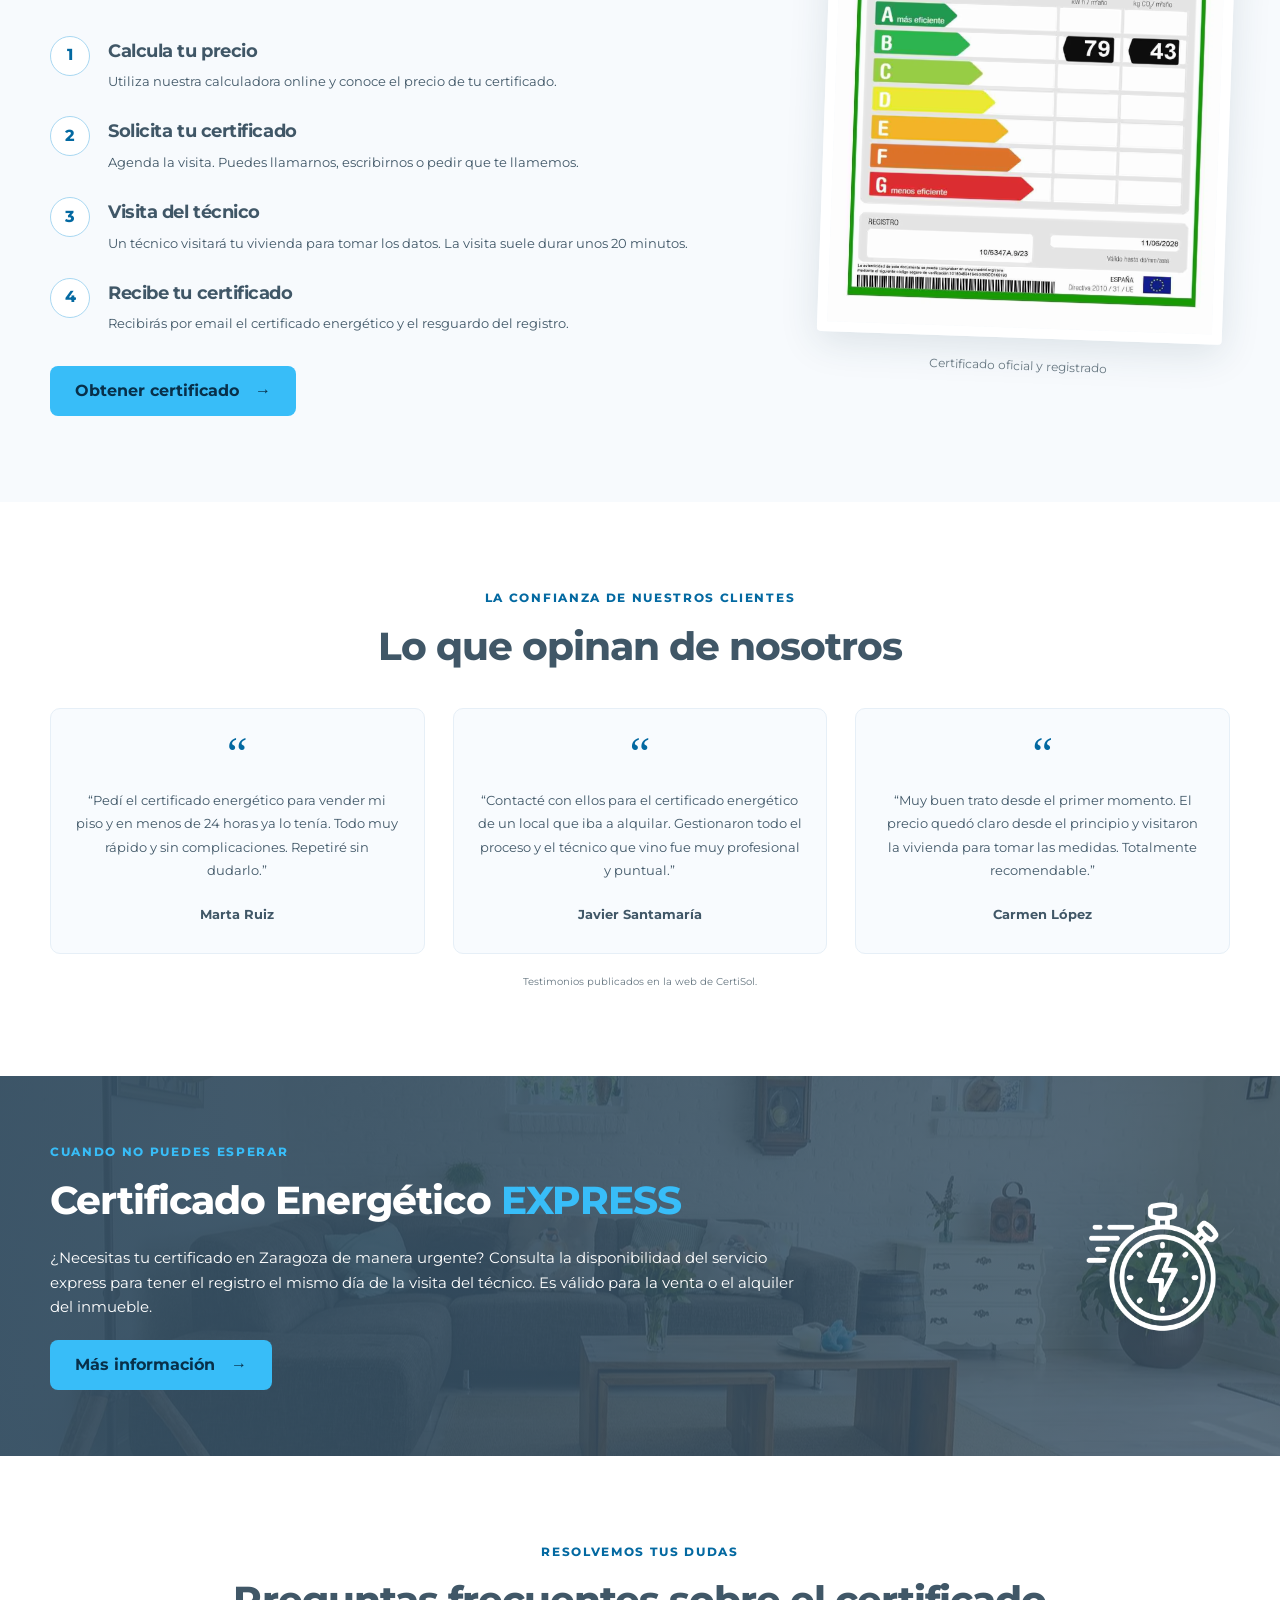
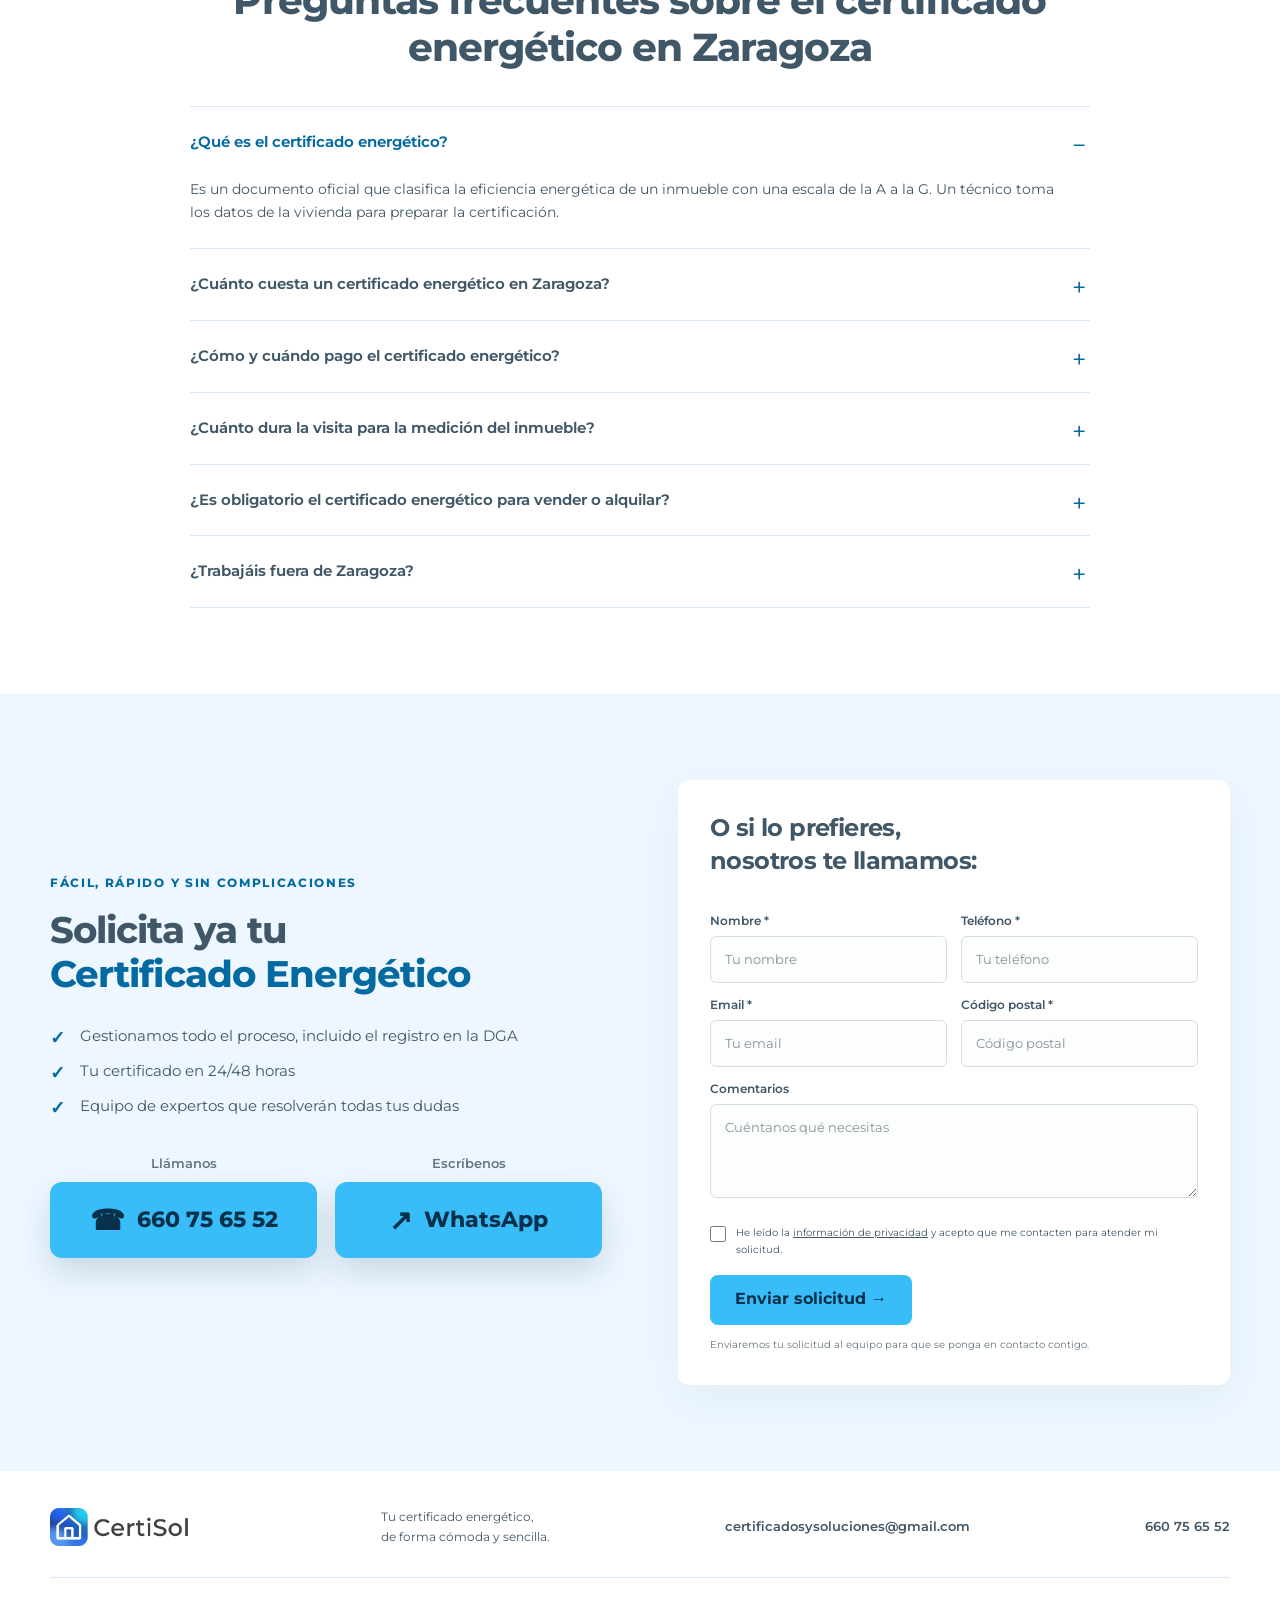
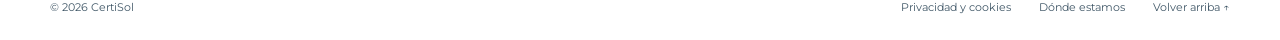
==== commit 29047abd: "Banner de cookies desplegable abajo a la derecha" ====
--- a/certificado-energetico-zaragoza/index.html
+++ b/certificado-energetico-zaragoza/index.html
@@ -32,7 +32,7 @@
     {"@type":"Service","serviceType":"Certificado de eficiencia energética","areaServed":{"@type":"City","name":"Zaragoza"},"provider":{"@type":"LocalBusiness","name":"CertiSol","email":"certificadosysoluciones@gmail.com","telephone":"+34660756552"},"url":"https://certi-sol.com/certificado-energetico-zaragoza/"}
   ]}
   </script>
-  <script src="../consent.js?v=2"></script>
+  <script src="../consent.js?v=3"></script>
   <!-- Google tag (gtag.js) -->
   <script async src="https://www.googletagmanager.com/gtag/js?id=AW-18492467371"></script>
   <script>
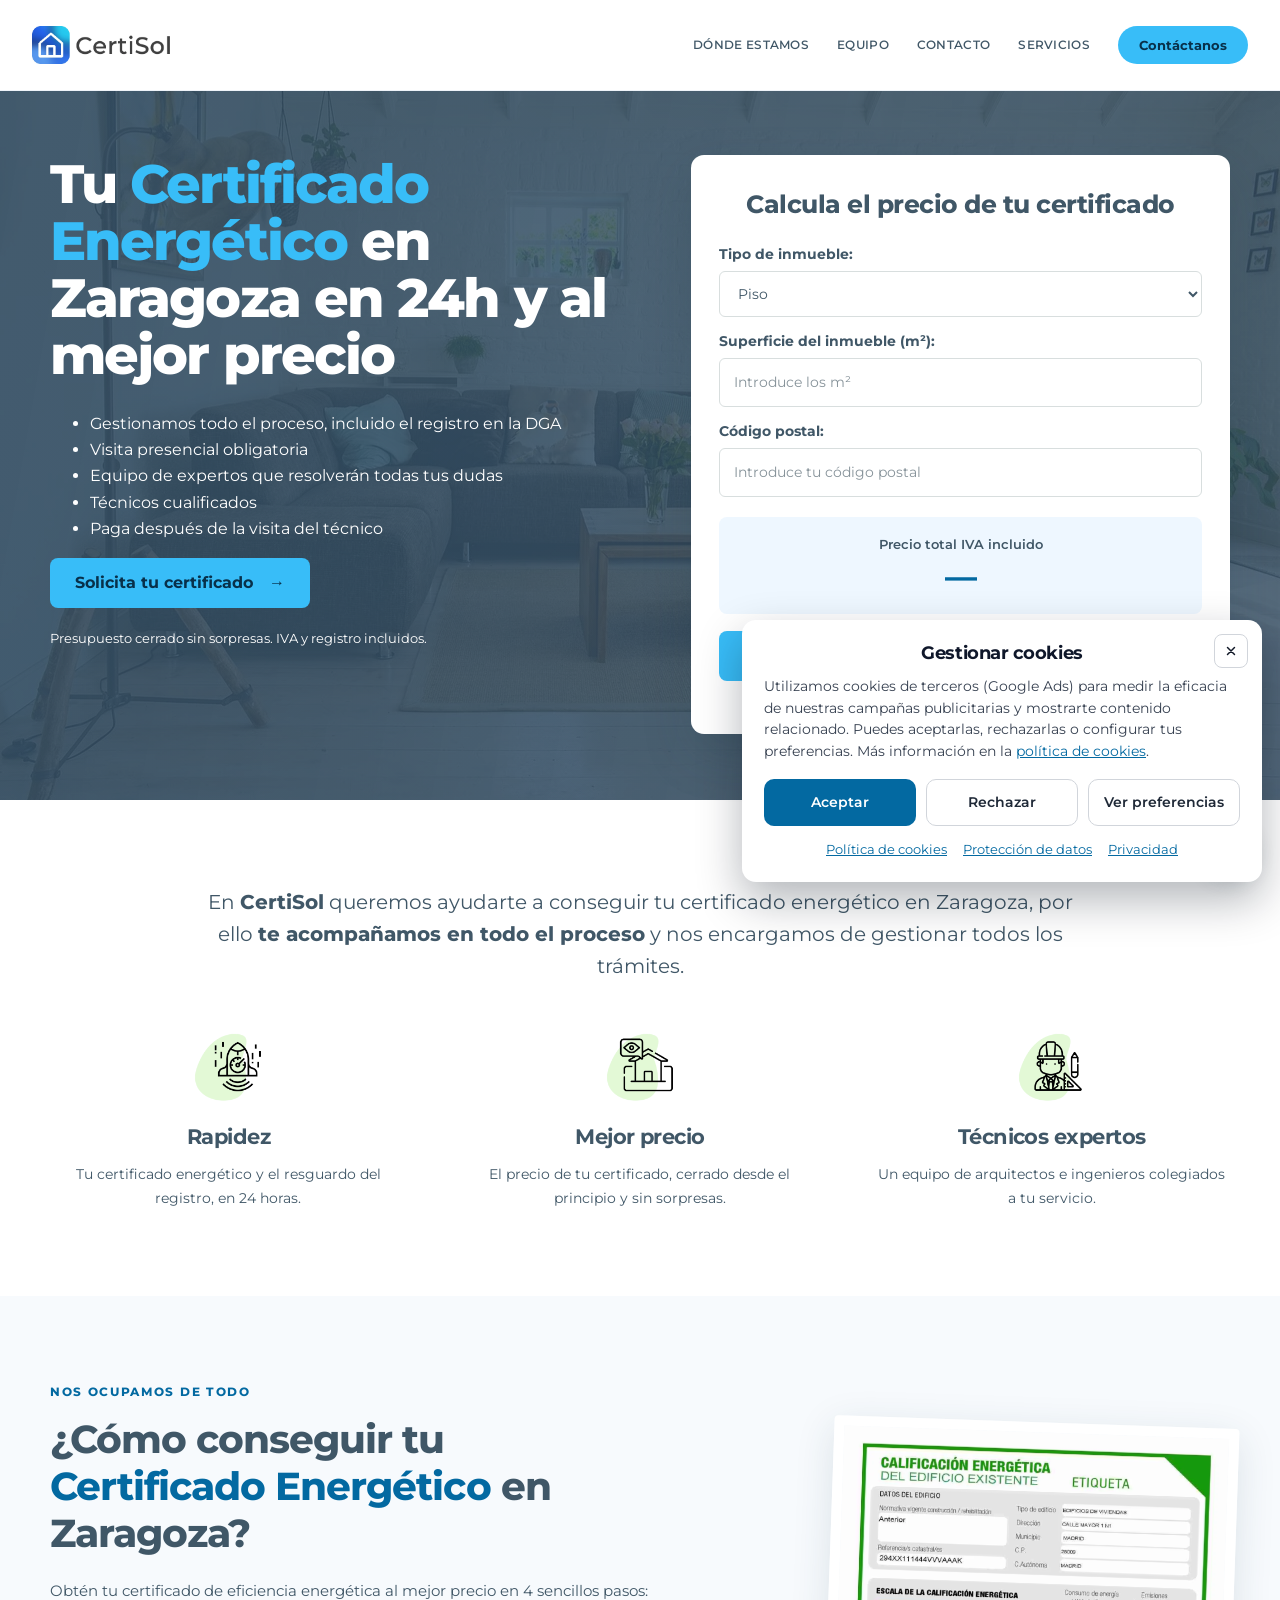
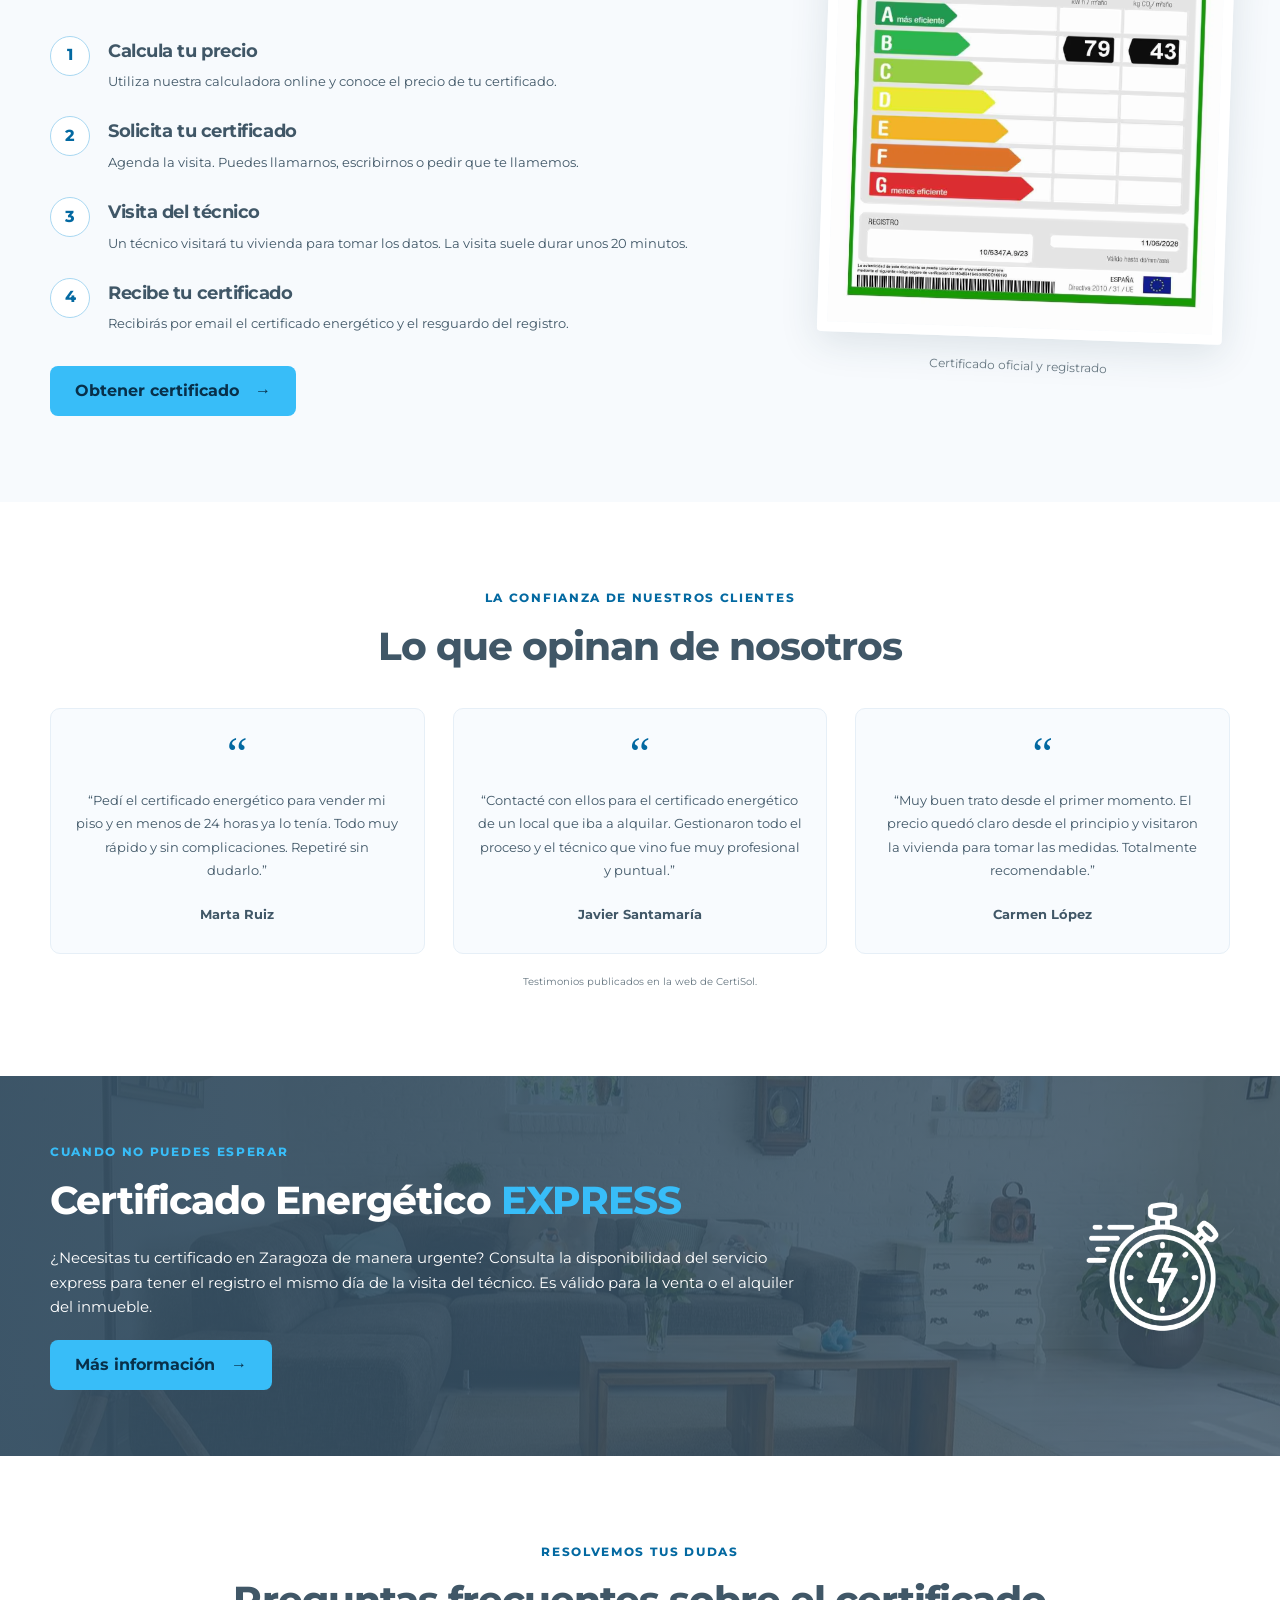
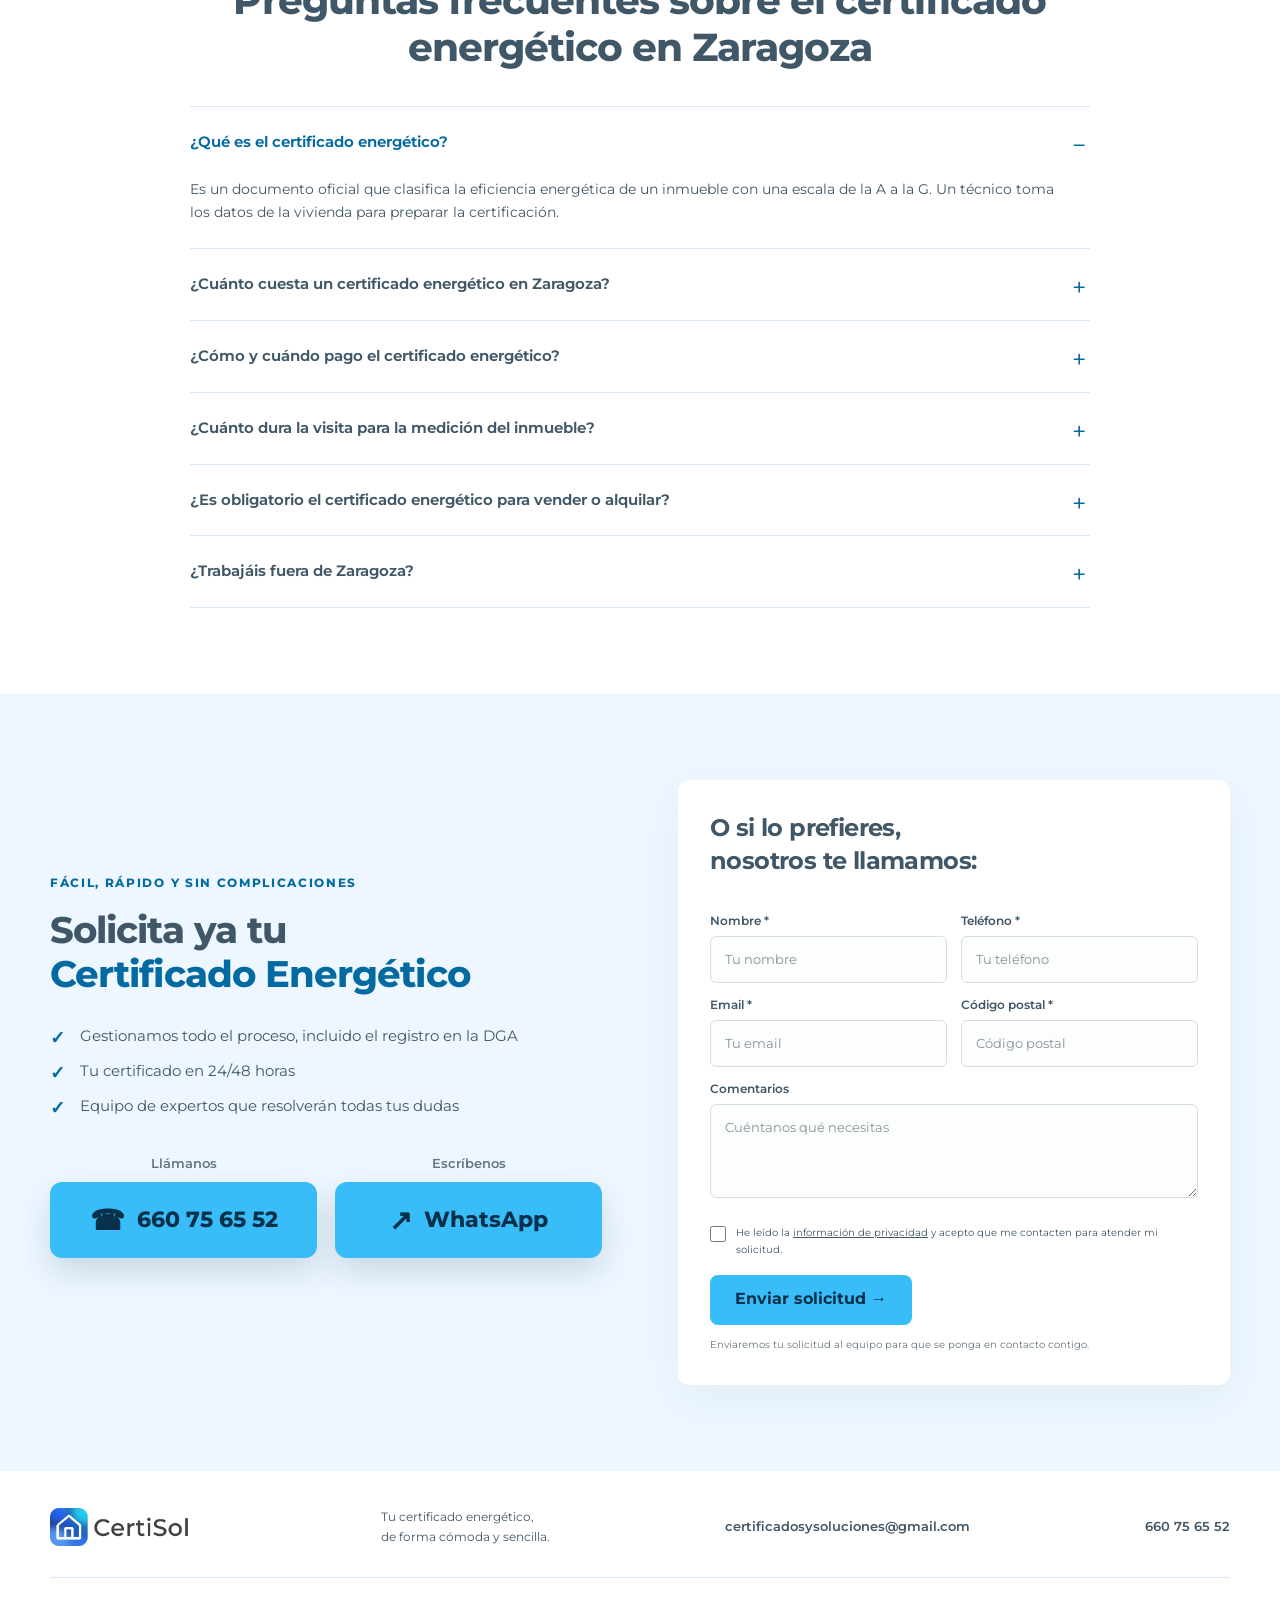
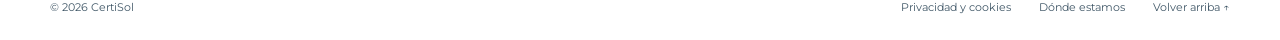
==== commit b9cea90b: "Ajustar banner de cookies: tarjeta abajo a la derecha con botones en fila" ====
--- a/certificado-energetico-zaragoza/index.html
+++ b/certificado-energetico-zaragoza/index.html
@@ -32,7 +32,7 @@
     {"@type":"Service","serviceType":"Certificado de eficiencia energética","areaServed":{"@type":"City","name":"Zaragoza"},"provider":{"@type":"LocalBusiness","name":"CertiSol","email":"certificadosysoluciones@gmail.com","telephone":"+34660756552"},"url":"https://certi-sol.com/certificado-energetico-zaragoza/"}
   ]}
   </script>
-  <script src="../consent.js?v=3"></script>
+  <script src="../consent.js?v=4"></script>
   <!-- Google tag (gtag.js) -->
   <script async src="https://www.googletagmanager.com/gtag/js?id=AW-18492467371"></script>
   <script>
